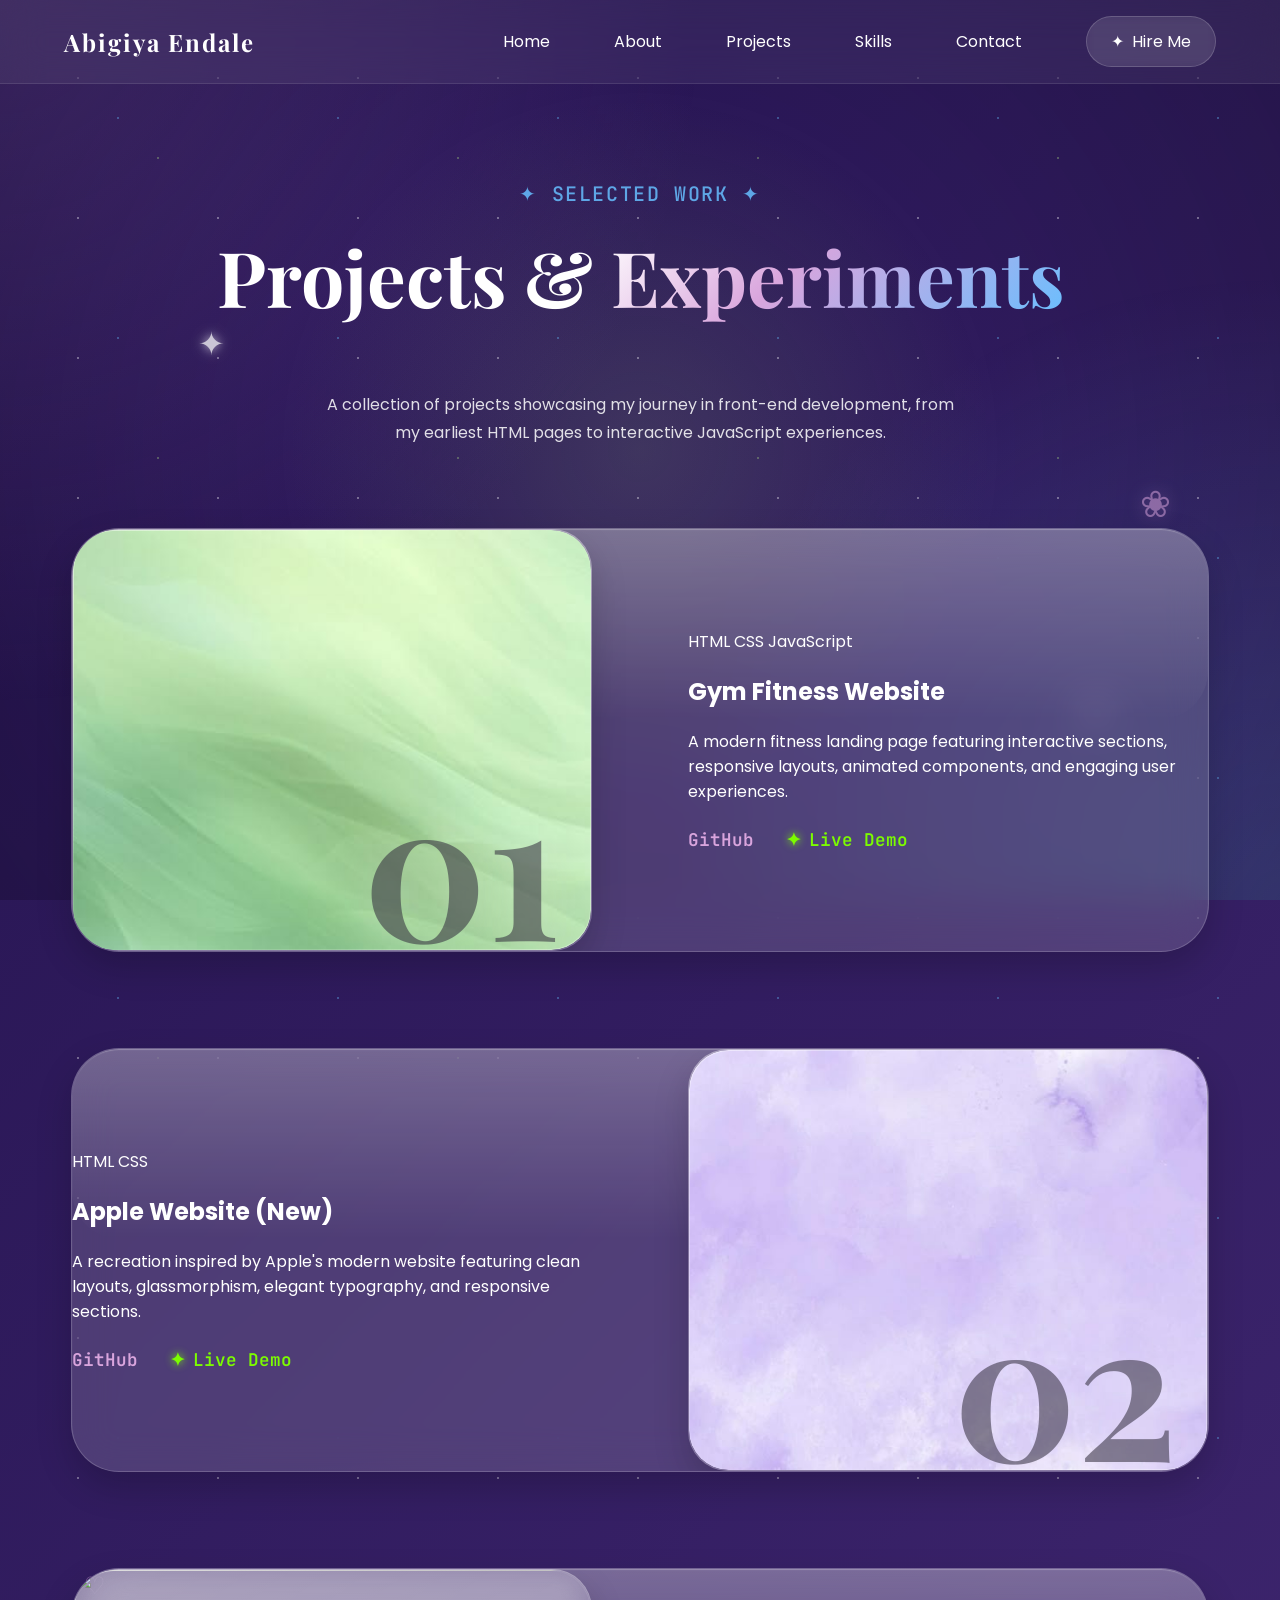
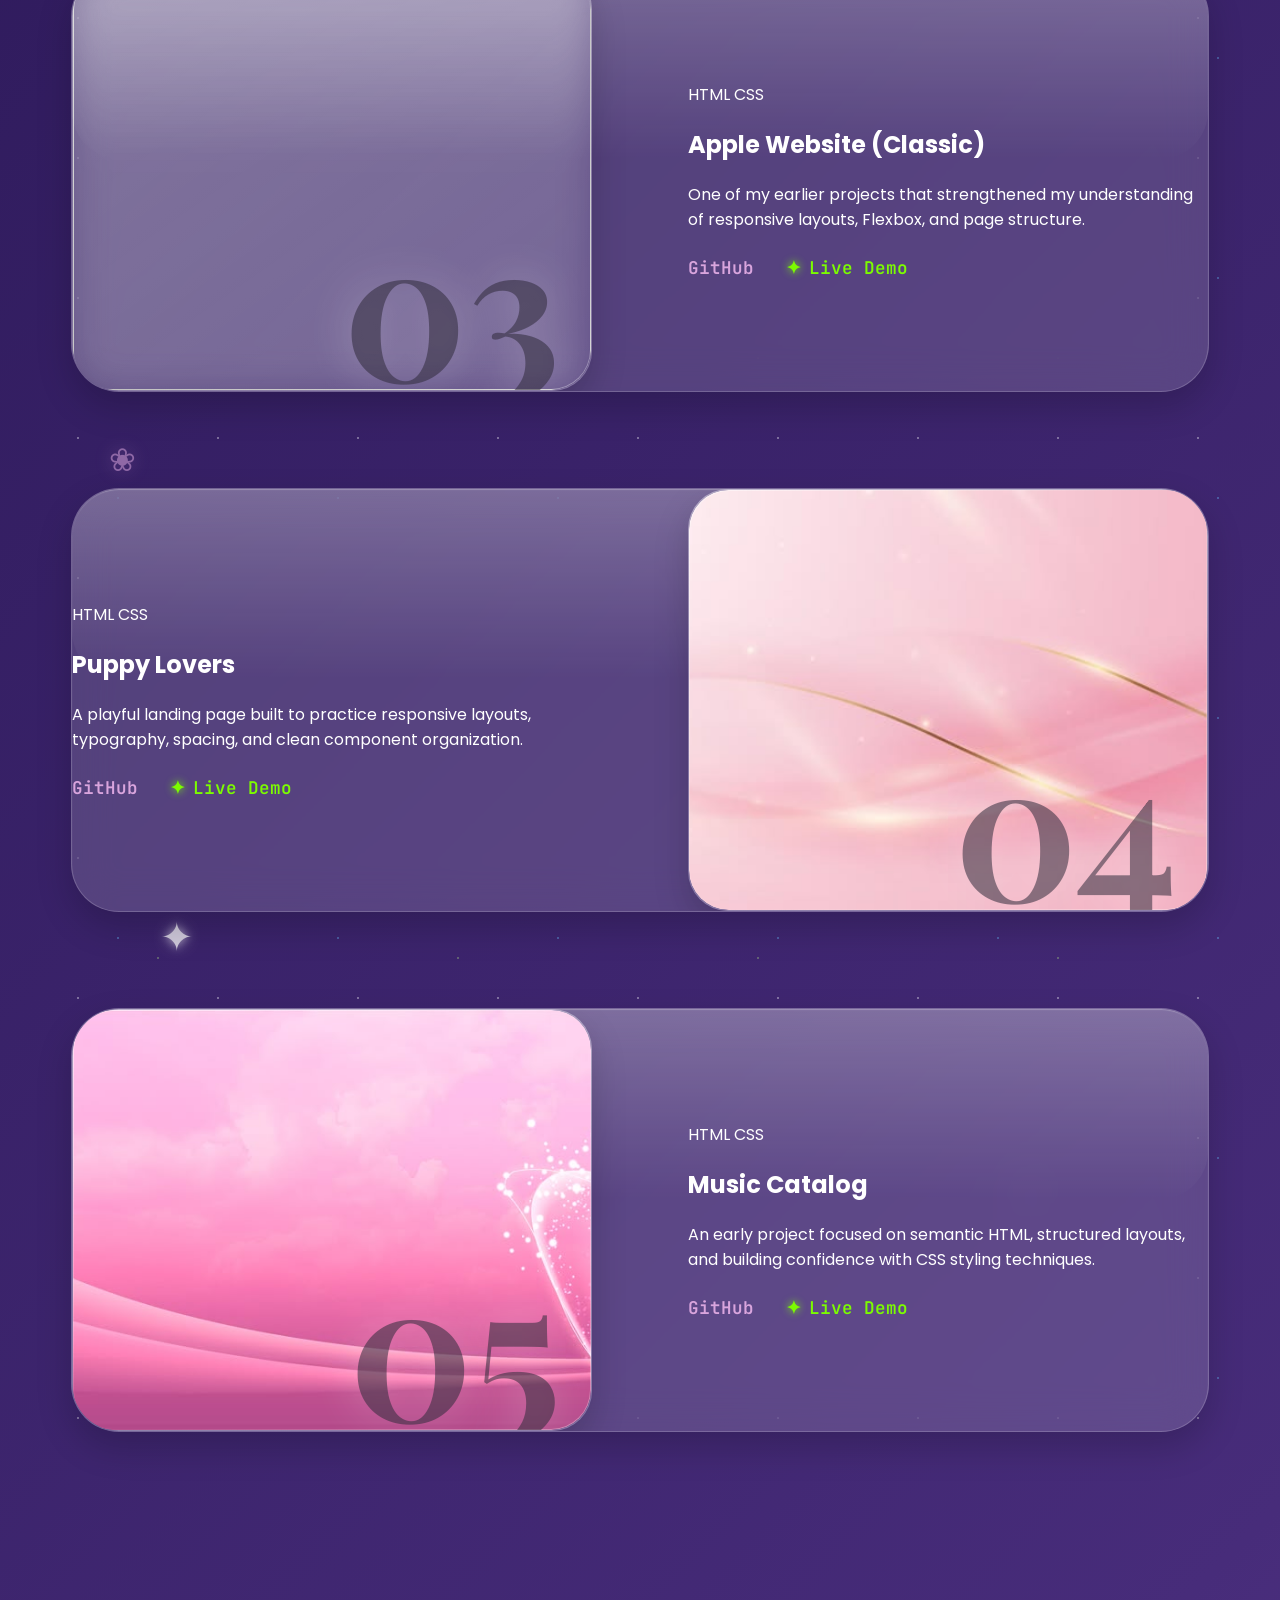
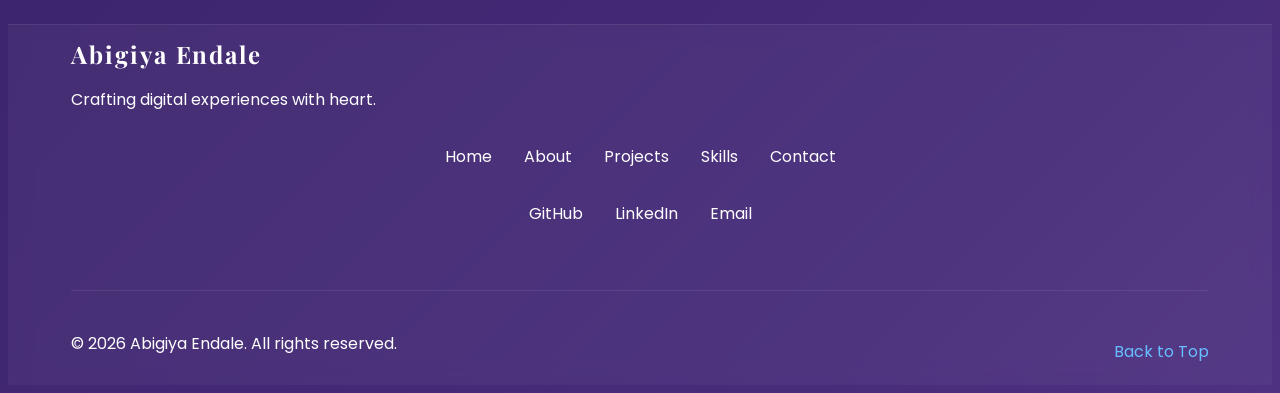
==== projects.html @ 8fd6fd2d "first commit" ====
<!DOCTYPE html>
<html lang="en">

<head>
    <meta charset="UTF-8">
    <meta name="viewport" content="width=device-width, initial-scale=1.0">

    <!-- SEO -->
    <meta name="description" content="Junior Front-End Developer Portfolio">

    <title>Abigiya Endale | Front-End Developer</title>

    <!-- CSS -->
    <link rel="stylesheet" href="CSS/reset.css">
    <link rel="stylesheet" href="CSS/variables.css">
    <link rel="stylesheet" href="CSS/components.css">
    <link rel="stylesheet" href="CSS/projects.css">
    <link rel="stylesheet" href="CSS/style.css">

    <!-- Google Fonts -->
    <link rel="preconnect" href="https://fonts.googleapis.com">
    <link rel="preconnect" href="https://fonts.gstatic.com" crossorigin>

    <link
        href="https://fonts.googleapis.com/css2?family=JetBrains+Mono:wght@400;500&family=Playfair+Display:wght@500;600;700&family=Poppins:wght@300;400;500;600&display=swap"
        rel="stylesheet">

    <!-- Font Awesome -->
    <link rel="stylesheet" href="https://cdnjs.cloudflare.com/ajax/libs/font-awesome/6.5.2/css/all.min.css">
</head>

<body>

    <!-- ========================= HEADER ========================= -->

    <header class="site-header">

        <nav class="navbar">

            <a href="index.html" class="logo">
                <span class="logo-text">
                    Abigiya Endale
                </span>
            </a>

            <button class="hamburger" id="hamburger">
                <span></span>
                <span></span>
                <span></span>
            </button>

            <ul class="nav-links">

                <li><a href="index.html">Home</a></li>

                <li><a href="about.html">About</a></li>

                <li><a href="projects.html">Projects</a></li>

                <li><a href="skills.html">Skills</a></li>

                <li><a href="contact.html">Contact</a></li>

                <li>
                    <a href="contact.html" class="hire-btn">
                        ✦
                        <span>Hire Me</span>
                    </a>
                </li>

            </ul>

        </nav>

    </header>

    <!-- ========================= MAIN ========================= -->

    <main>

        <section id="projects">

            <!-- Decorative Elements -->

            <div class="decorative-elements">

                <span class="star star-1">✦</span>
                <span class="star star-2">✦</span>
                <span class="star star-3">✦</span>

                <span class="sparkle sparkle-1">✧</span>
                <span class="sparkle sparkle-2">✧</span>

                <span class="flower flower-1">❀</span>
                <span class="flower flower-2">❀</span>

                <span class="heart heart-1">♡</span>
                <span class="heart heart-2">♡</span>

            </div>

            <div class="projects-container">

                <!-- Heading -->

                <div class="projects-heading">

                    <p class="developer-title">

                        ✦ SELECTED WORK ✦

                    </p>

                    <h1>

                        Projects &

                        <span class="text-gradient">

                            Experiments

                        </span>

                    </h1>

                    <p class="projects-description">

                        A collection of projects showcasing my journey in front-end development,
                        from my earliest HTML pages to interactive JavaScript experiences.

                    </p>

                </div>

                <!-- ================= GRID ================= -->

                <div class="projects-grid">

                    <!-- ================= CARD 01 ================= -->

                    <article class="project-card glass-card">

                        <div class="project-preview gym-preview">
                            <img src="assets/willowgreen.jpg" class="project-image">

                            <div class="preview-dot"></div>

                            <div class="preview-pattern"></div>

                            <span class="project-number">

                                01

                            </span>

                        </div>

                        <div class="project-content">

                            <div class="project-tags">

                                <span>HTML</span>

                                <span>CSS</span>

                                <span>JavaScript</span>

                            </div>

                            <h2>

                                Gym Fitness Website

                            </h2>

                            <p>

                                A modern fitness landing page featuring interactive sections,
                                responsive layouts, animated components, and engaging user experiences.

                            </p>

                            <div class="project-links">

                                <a href="https://github.com/Abby-End">GitHub</a>

                                <a href="#">Live Demo</a>

                            </div>

                        </div>

                    </article>

                    <!-- ================= CARD 02 ================= -->

                    <article class="project-card glass-card">

                        <div class="project-preview apple-new">
                            <img src="assets/lavender.jpg" class="project-image">

                            <div class="preview-dot"></div>

                            <div class="preview-pattern"></div>

                            <span class="project-number">

                                02

                            </span>

                        </div>

                        <div class="project-content">

                            <div class="project-tags">

                                <span>HTML</span>

                                <span>CSS</span>

                            </div>

                            <h2>

                                Apple Website (New)

                            </h2>

                            <p>

                                A recreation inspired by Apple's modern website featuring clean layouts,
                                glassmorphism, elegant typography, and responsive sections.

                            </p>

                            <div class="project-links">

                                <a href="https://github.com/Abby-End">GitHub</a>

                                <a href="#">Live Demo</a>

                            </div>

                        </div>

                    </article>

                    <!-- ================= CARD 03 ================= -->

                    <article class="project-card glass-card">

                        <div class="project-preview apple-old">
                            <img src="assets/cyberblue.jpg" class="project-image">

                            <div class="preview-dot"></div>

                            <div class="preview-pattern"></div>

                            <span class="project-number">

                                03

                            </span>

                        </div>

                        <div class="project-content">

                            <div class="project-tags">

                                <span>HTML</span>

                                <span>CSS</span>

                            </div>

                            <h2>

                                Apple Website (Classic)

                            </h2>

                            <p>

                                One of my earlier projects that strengthened my understanding of
                                responsive layouts, Flexbox, and page structure.

                            </p>

                            <div class="project-links">

                                <a href="https://github.com/Abby-End">GitHub</a>

                                <a href="#">Live Demo</a>

                            </div>

                        </div>

                    </article>

                    <!-- ================= CARD 04 ================= -->

                    <article class="project-card glass-card">

                        <div class="project-preview puppy-preview">
                            <img src="assets/softorchid.jpg" class="project-image">

                            <div class="preview-dot"></div>

                            <div class="preview-pattern"></div>

                            <span class="project-number">

                                04

                            </span>

                        </div>

                        <div class="project-content">

                            <div class="project-tags">

                                <span>HTML</span>

                                <span>CSS</span>

                            </div>

                            <h2>

                                Puppy Lovers

                            </h2>

                            <p>

                                A playful landing page built to practice responsive layouts,
                                typography, spacing, and clean component organization.

                            </p>

                            <div class="project-links">

                                <a href="https://github.com/Abby-End">GitHub</a>

                                <a href="#">Live Demo</a>

                            </div>

                        </div>

                    </article>

                    <!-- ================= CARD 05 ================= -->

                    <article class="project-card glass-card">

                        <div class="project-preview music-preview">
                            <img src="assets/pink.jpg" class="project-image">

                            <div class="preview-dot"></div>

                            <div class="preview-pattern"></div>

                            <span class="project-number">

                                05

                            </span>

                        </div>

                        <div class="project-content">

                            <div class="project-tags">

                                <span>HTML</span>

                                <span>CSS</span>

                            </div>

                            <h2>

                                Music Catalog

                            </h2>

                            <p>

                                An early project focused on semantic HTML, structured layouts,
                                and building confidence with CSS styling techniques.

                            </p>

                            <div class="project-links">

                                <a href="https://github.com/Abby-End">GitHub</a>

                                <a href="#">Live Demo</a>

                            </div>

                        </div>

                    </article>

                </div>

            </div>

        </section>

    </main>

    <!-- ========================= FOOTER ========================= -->

    <footer class="site-footer">

        <div class="footer-container">

            <div class="footer-brand">

                <a href="index.html" class="logo">

                    <span class="logo-text">

                        Abigiya Endale

                    </span>

                </a>

                <p>

                    Crafting digital experiences with heart.

                </p>

            </div>

            <nav class="footer-nav">

                <ul>

                    <li><a href="index.html">Home</a></li>

                    <li><a href="about.html">About</a></li>

                    <li><a href="projects.html">Projects</a></li>

                    <li><a href="skills.html">Skills</a></li>

                    <li><a href="contact.html">Contact</a></li>

                </ul>

            </nav>

            <div class="social-links">

                <a href="https://github.com/Abby-End" target="_blank">

                    GitHub

                </a>

                <a href="#">

                    LinkedIn

                </a>

                <a href="mailto:abigiyaendale2@gmail.com">

                    Email

                </a>

            </div>

            <div class="footer-bottom">

                <p>

                    © 2026 Abigiya Endale. All rights reserved.

                </p>

                <a href="#projects">

                    Back to Top

                </a>

            </div>

        </div>

    </footer>

    <!-- Link your global JS file -->
    <script src="JS/script.js"></script>
</body>

</html>
---- CSS/variables.css ----
/*To store all design system:
    -color
    -Fonts
    -Spacing
    -Border radius
    -Shadows
    -Transitions
*/

/* ==================================Colors================================== */
:root {
    /* primary */
    --midnight-violet: #24134F;
    --royal-purple: #472C7A;
    --lavender-glow: #8A5FB7;
    --soft-orchid: #D9A5DD;

    /* Secondary */
    --honeydew: #F0F7EA;
    --willow-green: #AAD480;

    /* Accent*/
    --cyber-blue: #67BFFF;


    /* Neutral */
    --pearl-white: #FFFFFF;
    --off-white: #FAFAFA;
    --chrome-silver: #EAEAEA;
    --light-gray: #F5F5F5;
    --soft-black: #1A1A1A;

    /* Glass */
    --glass-white: rgba(255, 255, 255, 0.15);

}

/* ==================================Gradients================================== */
:root {

    --bg-gradient:
        linear-gradient(135deg,
            var(--midnight-violet) 0%,
            var(--royal-purple) 30%,
            var(--lavender-glow) 60%,
            var(--cyber-blue) 85%,
            var(--soft-orchid) 100%);

    --button-gradient:
        linear-gradient(180deg,
            #FFFFFF,
            #EAEAEA);

    --chrome-gradient:
        linear-gradient(180deg,
            #FFFFFF,
            #EAEAEA,
            #FFFFFF);

    --heading-gradient:
        linear-gradient(135deg,
            var(--pearl-white) 0%,
            var(--soft-orchid) 40%,
            var(--cyber-blue) 100%);

}


/* ==================================Font================================== */
:root {
    --heading-font: "Playfair Display", serif;

    --body-font: "Poppins", sans-serif;

    --code-font: "JetBrains Mono", monospace;

}

/* ==================================Font Sizes==================================*/
:root {

    --text-xs: .75rem;
    --text-sm: .875rem;
    --text-md: 1rem;
    --text-lg: 1.25rem;
    --text-xl: 1.5rem;

    --text-2xl: 2rem;
    --text-3xl: 3rem;
    --text-4xl: 4rem;
    --text-5xl: 5rem;

}

/* ==================================Font Weights==================================*/
:root {

    --weight-light: 300;
    --weight-regular: 400;
    --weight-medium: 500;
    --weight-semibold: 600;
    --weight-bold: 700;

}

/* ==================================Letter Spacing==================================*/
:root {

    --letter-tight: -.03em;
    --letter-normal: .03em;
    --letter-wide: .08em;

}

/* ==================================Spacing================================== */
:root {
    --space-xxs: .25rem;
    --space-xs: .5rem;
    --space-sm: 1rem;
    --space-md: 2rem;
    --space-lg: 4rem;
    --space-xl: 6rem;
    --space-xxl: 8rem;
}

/* ==================================Layout================================== */
:root {

    --container-width: 1200px;

    --section-width: 90%;

    --header-height: 80px;

}

/* ==================================Border Radius================================== */
:root {
    --radius-xs: .5rem;
    --radius-small: .75rem;
    --radius-medium: 1.5rem;
    --radius-large: 3rem;
    --radius-pill: 999px;
}

/* ==================================Shadows================================== */
:root {
    --shadow-soft:
        0 8px 20px rgba(0, 0, 0, .12);

    --shadow-medium:
        0 15px 35px rgba(0, 0, 0, .18);

    --shadow-deep:
        0 20px 50px rgba(0, 0, 0, .25);
}

/* ==================================Glows================================== */
:root {
    --glow-white:
        0 0 20px rgba(255, 255, 255, .35);

    --glow-lavender:
        0 0 30px rgba(138, 95, 183, .45);

    --glow-cyber:
        0 0 30px rgba(103, 191, 255, .45);

    --glow-willow:
        0 0 30px rgba(170, 212, 128, .45);

}

/* ==================================Glass Blur================================== */
:root {

    --blur-small: 5px;

    --blur-medium: 10px;

    --blur-large: 20px;

}


/* ==================================BUTTONS================================== */
:root {

    /* Size */
    --button-height: 55px;
    --button-padding: 1rem 2rem;
    --button-gap: 1rem;

    /* Appearance */
    --button-border: 1px solid rgba(255, 255, 255, .4);

    --highlight-chrome:
        inset 0 2px 4px rgba(255, 255, 255, .75);

}

/* =================================Orbit================================= */
:root {

    --orbit-size: 420px;

    --orbit-border: 2px;

    --orbit-speed: 40s;

}

/* =================================Decorative Elements================================= */
:root {

    --star-small: 10px;

    --star-medium: 18px;

    --star-large: 28px;

}

/* =================================Opacity================================= */
:root {

    --opacity-light: .25;

    --opacity-medium: .5;

    --opacity-strong: .75;

    --opacity-full: 1;

}

/* =================================Z-Index================================= */
:root {

    --z-background: -1;

    --z-default: 1;

    --z-decoration: 5;

    --z-header: 100;

    --z-modal: 1000;

}

/* =================================Transitions================================= */
:root {

    --transition-fast: .3s;

    --transition-medium: .5s;

    --transition-slow: 1s;

    --ease-default: ease;

    --ease-in-out: ease-in-out;

    --ease-out: ease-out;

}
---- CSS/components.css ----
/*Resusable UI pieces
    -Logo
    -Buttons
    -Navigation
    -Orbit
    -Decorative Elements
    -Cards
    -Footer
    -Utility Classes
*/

/* =====================================LOGO===================================== */
.logo {
    display: inline-flex;
    align-items: center;
    justify-content: center;

    text-decoration: none;

    cursor: pointer;
}

.logo-text {
    font-family: var(--heading-font);
    font-size: var(--text-xl);
    font-weight: var(--weight-bold);

    letter-spacing: var(--letter-wide);

    color: var(--pearl-white);

    transition:
        color var(--transition-medium) var(--ease-in-out);
}

.logo:hover .logo-text {

    color: var(--soft-orchid);

}

/*=====================================BUTTONS===================================== */
.btn {

    display: inline-flex;
    align-items: center;
    justify-content: center;

    min-height: var(--button-height);

    padding: var(--button-padding);

    gap: var(--button-gap);

    font-family: var(--body-font);
    font-size: var(--text-md);
    font-weight: var(--weight-medium);

    text-decoration: none;

    border: var(--button-border);
    border-radius: var(--radius-pill);

    cursor: pointer;

    transition:
        all var(--transition-medium) var(--ease-in-out);

}


/* Primary Button */

.btn-primary {

    background: var(--button-gradient);

    color: var(--midnight-violet);

    box-shadow:
        var(--highlight-chrome),
        var(--shadow-medium);

}

.btn-primary:hover {

    transform: translateY(-3px);

    box-shadow:
        var(--highlight-chrome),
        var(--shadow-deep);

}

/* Secondary Button */

.btn-secondary {

    background: transparent;

    color: var(--pearl-white);

    border: 2px solid var(--chrome-silver);

}

.btn-secondary:hover {

    background: var(--glass-white);

    backdrop-filter: blur(var(--blur-small));

}

/* Hire Me pill (nav) */
.hire-btn {

    display: flex;

    align-items: center;

    justify-content: center;

    gap: .5rem;

    padding: .75rem 1.5rem;

    border-radius: var(--radius-pill);

    background: rgba(255, 255, 255, .08);

    backdrop-filter: blur(var(--blur-small));

    -webkit-backdrop-filter: blur(var(--blur-small));

    border: 1px solid rgba(255, 255, 255, .18);

    color: var(--pearl-white);

    text-decoration: none;

    transition: all .35s ease;

}

.hire-btn:hover {

    background: rgba(255, 255, 255, .15);

    transform: translateY(-3px);

    box-shadow: var(--glow-lavender);

}

/* =====================================NAVIGATION===================================== */
.navbar {

    display: flex;

    justify-content: space-between;

    align-items: center;

}

.nav-links {

    display: flex;

    align-items: center;

    gap: var(--space-lg);

    list-style: none;

}

.nav-links a {

    font-family: var(--body-font);

    font-size: var(--text-md);

    color: var(--pearl-white);

    text-decoration: none;

    transition:
        color var(--transition-fast) var(--ease-in-out);

}

.nav-links a:hover {

    color: var(--soft-orchid);

}


/*==================================================CARDS==================================================*/
.card {

    background: var(--glass-white);

    backdrop-filter: blur(var(--blur-medium));

    border-radius: var(--radius-large);

    box-shadow: var(--shadow-soft);

    padding: var(--space-lg);

}

.glass-card {

    position: relative;

    background: var(--glass-white);

    backdrop-filter: blur(var(--blur-large));
    -webkit-backdrop-filter: blur(var(--blur-large));

    border: 1px solid rgba(255, 255, 255, .18);

    border-radius: var(--radius-large);

    box-shadow:
        var(--shadow-medium),
        inset 0 1px 1px rgba(255, 255, 255, .25);

    overflow: hidden;

}

/* top glass highlight sheen, shared by every .glass-card */
.glass-card::before {

    content: "";

    position: absolute;

    top: 0;
    left: 0;

    width: 100%;
    height: 45%;

    border-radius: inherit;

    background:
        linear-gradient(180deg,
            rgba(255, 255, 255, .22),
            transparent);

    pointer-events: none;

}


.glass-card::after {

    content: "";

    position: absolute;

    top: -30%;
    left: -60%;

    width: 45%;
    height: 180%;

    background: linear-gradient(110deg,
            transparent 20%,
            rgba(255, 255, 255, .08) 45%,
            rgba(255, 255, 255, .18) 50%,
            rgba(255, 255, 255, .08) 55%,
            transparent 80%);

    transform: rotate(18deg);

    opacity: 0;

    transition:
        left .8s ease,
        opacity .5s ease;

    pointer-events: none;

}

.glass-card:hover::after {

    left: 115%;

    opacity: 1;

}

/* smaller / lower-emphasis glass surface */
.glass-card-soft {

    background: var(--glass-white);

    backdrop-filter: blur(var(--blur-medium));
    -webkit-backdrop-filter: blur(var(--blur-medium));

    border: 1px solid rgba(255, 255, 255, .18);

    border-radius: var(--radius-medium);

    box-shadow: var(--shadow-soft);

}

.glass-card,
.glass-card-soft,
.timeline-card {

    transition:
        transform .45s ease,
        box-shadow .45s ease,
        border-color .45s ease;

}

.glass-card:hover,
.glass-card-soft:hover,
.timeline-card:hover {

    transform:
        translateY(-10px) scale(1.02);

    border-color:
        rgba(255, 255, 255, .35);

    box-shadow:
        0 20px 50px rgba(0, 0, 0, .28),
        0 0 30px rgba(138, 95, 183, .35),
        inset 0 1px 2px rgba(255, 255, 255, .25);

}


/*==================================================FOOTER==================================================*/
.site-footer {

    padding:
        var(--space-xl) 0;

}

.footer-container {

    width: var(--section-width);

    max-width: var(--container-width);

    margin: auto;

}

.footer-nav ul {

    list-style: none;

}

.footer-nav a {

    text-decoration: none;

    color: var(--pearl-white);

}

.social-links {

    display: flex;

    gap: var(--space-md);

}

.social-links a {

    text-decoration: none;

    color: var(--pearl-white);

}

.footer-bottom {

    margin-top: var(--space-lg);

    text-align: center;

}


/*==================================================DECORATIVE ELEMENTS==================================================*/
.star {

    position: absolute;

    width: var(--star-small);

    aspect-ratio: 1;

}

.star.medium {

    width: var(--star-medium);

}

.star.large {

    width: var(--star-large);

}


/*==================================================UTILITIES==================================================*/
.text-center {

    text-align: center;

}

.flex {

    display: flex;

}

.flex-center {

    display: flex;

    justify-content: center;

    align-items: center;

}

.hidden {

    display: none;

}

/* Gradient */
.text-gradient {

    background: var(--heading-gradient);

    -webkit-background-clip: text;

    background-clip: text;

    color: transparent;

}

/* Eyebrow label — small uppercase kicker used above page headings */
.developer-title {

    font-family: var(--code-font);

    font-size: var(--text-lg);

    font-weight: var(--weight-medium);

    letter-spacing: var(--letter-wide);

    text-transform: uppercase;

    color: var(--cyber-blue);

}
---- CSS/projects.css ----
/*==================================================
                PROJECTS PAGE
==================================================*/

body {
    min-height: 100vh;
    background: var(--bg-gradient);
    color: var(--pearl-white);
    font-family: var(--body-font);
    overflow-x: hidden;
}

/*==================================================
                SECTION
==================================================*/

#projects {

    position: relative;

    overflow: hidden;

    padding:
        calc(var(--header-height) + var(--space-lg)) 0 var(--space-xl);

}

.projects-container {

    width: var(--section-width);
    max-width: var(--container-width);

    margin: auto;

    position: relative;
    z-index: 2;

}

/*==================================================
                HEADING
==================================================*/

.projects-heading {

    text-align: center;

    margin-bottom: 5rem;

}

.projects-heading h1 {

    font-family: var(--heading-font);

    font-size: clamp(3rem, 6vw, 5rem);

    margin-top: .8rem;

}

.projects-heading p {

    max-width: 650px;

    margin: 1.5rem auto 0;

    line-height: 1.8;

    opacity: .85;

}

/*==================================================
            PROJECT LIST
==================================================*/

.project-list {

    display: flex;

    flex-direction: column;

    gap: 10rem;

}

/*==================================================
                CARD
==================================================*/

.project-card {

    display: grid;

    grid-template-columns: 1fr 1fr;

    align-items: center;

    gap: 6rem;

}

/* alternate layout */

.project-card:nth-child(even) {

    direction: rtl;

}

.project-card:nth-child(even)>* {

    direction: ltr;

}

.projects-grid {
    display: flex;
    flex-direction: column;
    gap: 6rem;
}


/*==================================================
            PROJECT VISUAL
==================================================*/

.project-preview {

    position: relative;

    height: 420px;

    border-radius: 40px;

    overflow: hidden;

    background:
        linear-gradient(145deg,
            rgba(255, 255, 255, .16),
            rgba(255, 255, 255, .05));

    backdrop-filter: blur(18px);

    border: 1px solid rgba(255, 255, 255, .15);

    box-shadow:
        var(--shadow-medium);

    display: flex;

    align-items: center;

    justify-content: center;

    transition: .45s;

}

.project-preview:hover {

    transform: translateY(-12px);

    box-shadow:
        0 30px 60px rgba(0, 0, 0, .35),
        var(--glow-lavender);



}

.project-preview::before {

    content: "";

    position: absolute;

    inset: 0;

    border-radius: inherit;

    padding: 1px;

    background:

        linear-gradient(135deg,

            rgba(255, 255, 255, .5),

            rgba(255, 255, 255, .05),

            rgba(255, 255, 255, .35));

    -webkit-mask:

        linear-gradient(#fff 0 0) content-box,

        linear-gradient(#fff 0 0);

    -webkit-mask-composite: xor;

    mask-composite: exclude;

}

.project-preview::after {

    content: "";

    position: absolute;

    top: -50%;

    left: -120%;

    width: 40%;

    height: 200%;

    background:

        linear-gradient(90deg,

            transparent,

            rgba(255, 255, 255, .35),

            transparent);

    transform: rotate(20deg);

}

.project-card:hover .project-preview::after {

    left: 150%;

    transition: 1.1s;

}

/*==================================================
            BIG NUMBER
==================================================*/

.project-number {

    position: absolute;

    right: 30px;

    bottom: -40px;

    font-family: var(--heading-font);

    font-size: 12rem;

    font-weight: 700;

    color: rgba(48, 44, 59, 0.553);

    text-shadow:

        0 0 45px rgba(255, 255, 255, 0.25);

    text-shadow: 0 0 45px rgba(255, 255, 255, 0.25);

    transition: color 0.4s ease, text-shadow 0.4s ease;

}

@keyframes pulse-glow {

    0%,
    100% {
        text-shadow: 0 0 40px rgba(255, 255, 255, 0.25);
    }

    50% {
        text-shadow: 0 0 80px rgba(255, 255, 255, 0.45);
    }
}

.project-card:hover .project-number {

    color: rgba(255, 255, 255, .25);

    text-shadow:

        0 0 60px rgba(255, 255, 255, .35);

}

/*==================================================
        DECORATIVE IMAGE
==================================================*/

.project-art {

    width: 280px;

    height: 280px;

    border-radius: 40px;

    background:

        linear-gradient(135deg,
            rgba(255, 255, 255, .25),
            rgba(255, 255, 255, .05));

    display: flex;

    justify-content: center;

    align-items: center;

    font-size: 5rem;

    color: white;

    box-shadow:

        inset 0 1px 2px rgba(255, 255, 255, .3),

        0 0 35px rgba(255, 255, 255, .15);

}

.project-art img {

    width: 100%;

    height: 100%;

    object-fit: contain;

    transition: transform .45s ease;

}

.project-image {
    width: 100%;
    height: 100%;
    object-fit: cover;
    /* ensures full coverage */
    border-radius: inherit;
    display: block;
}


/*==================================================
            INFO
==================================================*/

.project-info h2 {

    font-family: var(--heading-font);

    font-size: 2.8rem;

    margin-bottom: 1rem;

}

.project-info p {

    line-height: 1.9;

    opacity: .88;

    margin-bottom: 2rem;

}

/*==================================================
            TAGS
==================================================*/

.tech-stack {

    display: flex;

    flex-wrap: wrap;

    gap: .8rem;

    margin-bottom: 2rem;

}

.tech-stack span {

    padding: .65rem 1.3rem;

    border-radius: 999px;

    background:
        linear-gradient(180deg,
            rgba(255, 255, 255, .18),
            rgba(255, 255, 255, .08));

    border: 1px solid rgba(255, 255, 255, .25);

    backdrop-filter: blur(12px);

    box-shadow:

        inset 0 2px 3px rgba(255, 255, 255, .35),

        0 10px 20px rgba(0, 0, 0, .15);

    transition: .35s;

}

.tech-stack span:hover {

    transform: translateY(-4px);

    box-shadow:

        var(--glow-cyber),

        inset 0 2px 3px rgba(255, 255, 255, .4);

}

/*==================================================
            BUTTONS
==================================================*/

.project-buttons {

    display: flex;

    gap: 1rem;

    flex-wrap: wrap;

}

.project-buttons .btn {

    transition: .35s;

}

.project-buttons .btn:hover {

    transform:

        translateY(-5px) scale(1.03);

}

/*==================================================
            HOVER
==================================================*/

.project-card:hover .project-number {

    color: rgba(255, 255, 255, .16);

    transition: .45s;

}

.project-card:hover .project-art {

    transform: scale(1.05) rotate(-4deg);

    transition: .45s;

}

.project-card:nth-child(1):hover .project-preview {

    box-shadow: var(--glow-willow);

}

.project-card:nth-child(2):hover .project-preview {

    box-shadow: var(--glow-cyber);

}

.project-card:nth-child(3):hover .project-preview {

    box-shadow: var(--glow-lavender);

}

.project-card:nth-child(4):hover .project-preview {

    box-shadow: 0 0 40px rgba(255, 180, 210, .45);

}

.project-card:nth-child(5):hover .project-preview {

    box-shadow: 0 0 40px rgba(255, 240, 150, .4);

}

/*==================================================
        FLOATING SHAPES
==================================================*/

.shape {

    position: absolute;

    opacity: .18;

    animation: float 8s ease-in-out infinite;

}

.shape.one {

    top: 12%;

    left: 5%;

    font-size: 1.5rem;

}

.shape.two {

    top: 25%;

    right: 8%;

    font-size: 2rem;

}

.shape.three {

    bottom: 15%;

    left: 10%;

    font-size: 1.8rem;

}

.shape.four {

    bottom: 8%;

    right: 6%;

    font-size: 2rem;

}

@keyframes float {

    0%,
    100% {

        transform: translateY(0);

    }

    50% {

        transform: translateY(-18px);

    }

}

/*==================================================
            PROJECT LINKS
==================================================*/
.project-links {
    display: flex;
    gap: 2rem;
    margin-top: 1.5rem;
}

.project-links a {
    font-family: 'JetBrains Mono', monospace;
    font-weight: 600;
    text-decoration: none;
    font-size: 1.1rem;
    position: relative;
    transition: color 0.3s ease, transform 0.3s ease;
}

/* GitHub link */
.project-links a:first-child {
    color: var(--soft-orchid);
}

.project-links a:first-child:hover {
    color: var(--cyber-blue);
    transform: translateY(-2px);
}

/* Live Demo link */
.project-links a:last-child {
    color: #7CFC00;
    /* bright green */
}

.project-links a:last-child::before {
    content: "✦";
    margin-right: 0.5rem;
    color: #7CFC00;
    text-shadow: 0 0 8px #7CFC00;
}

.project-links a:last-child:hover {
    color: #adff2f;
    transform: translateY(-2px);
}


/*==================================================
            RESPONSIVE
==================================================*/

@media(max-width:950px) {

    .project-card {

        grid-template-columns: 1fr;

        gap: 3rem;

    }

    .project-card:nth-child(even) {

        direction: ltr;

    }

    .project-preview {

        height: 320px;

    }

    .project-number {

        font-size: 7rem;

    }

}

@media(max-width:650px) {

    .project-preview {

        height: 260px;

    }

    .project-art {

        width: 180px;

        height: 180px;

        font-size: 3rem;

    }

    .project-info h2 {

        font-size: 2rem;

    }

}
---- CSS/style.css ----
/*Global style used across every page*/
/*===============================
                GLOBAL BODY STYLING
===============================*/
body {

    min-height: 100vh;

    background: var(--bg-gradient);

    color: var(--pearl-white);

    font-family: var(--body-font);

    overflow-x: hidden;

    position: relative;

}

/*===============================
                BACKGROUNG GLOW EFFECTS
===============================*/
body::before {

    content: "";

    position: fixed;

    inset: 0;

    background:
        radial-gradient(circle at top left,
            rgba(138, 95, 183, .30),
            transparent 45%),

        radial-gradient(circle at bottom right,
            rgba(103, 191, 255, .20),
            transparent 40%),

        radial-gradient(circle at center,
            rgba(170, 212, 128, .15),
            transparent 45%);

    z-index: var(--z-background);

    pointer-events: none;

}


body::after {

    content: "";

    position: fixed;

    inset: 0;

    background:

        radial-gradient(circle,
            transparent 45%,
            rgba(0, 0, 0, .18) 100%);

    pointer-events: none;

    z-index: var(--z-background);

}

/*===============================
                ANImATED GRADIENT BACKGROUND
===============================*/
body {

    background: var(--bg-gradient);

    background-size: 300% 300%;

    animation:
        gradientMove 25s ease infinite;

}

@keyframes gradientMove {

    0% {
        background-position: 0% 50%;
    }


    50% {
        background-position: 100% 50%;
    }


    100% {
        background-position: 0% 50%;
    }

}

/*===============================
                ORBIT ROTATION
                (shared by the hero logo AND any other
                orbit-ring element)
===============================*/
@keyframes orbitRotate {

    from {
        transform: rotate(0deg);
    }

    to {
        transform: rotate(360deg);
    }

}



/*===============================
                HEADER/NAVBAR
===============================*/
.navbar {
    width: min(90%, 1200px);

    margin: auto;

    display: flex;

    justify-content: space-between;

    align-items: center;
}

.site-header {

    position: fixed;

    top: 0;

    left: 0;

    width: 100%;

    z-index: var(--z-header);

    background: rgba(255, 255, 255, .06);

    backdrop-filter: blur(var(--blur-large));

    -webkit-backdrop-filter: blur(var(--blur-large));

    border-bottom: 1px solid rgba(255, 255, 255, .10);

}

/*==================================================
            NAVIGATION LINKS (NAVIGATION HOVER UNDERLINE)
==================================================*/

.nav-links a {

    position: relative;

}

.nav-links a::after {

    content: "";

    position: absolute;

    left: 0;

    bottom: -6px;

    width: 100%;

    height: 2px;

    background: var(--cyber-blue);

    transform: scaleX(0);

    transform-origin: center;

    transition:

        transform var(--transition-medium) var(--ease-in-out);

}

.nav-links a:hover::after {

    transform: scaleX(1);

}

/*CURRENT PAGE*/
.nav-links a.active {

    color: var(--pearl-white);

    font-weight: var(--weight-medium);

}

.nav-links a.active::after {

    transform: scaleX(1);

}


/*==================================================
                FOOTER VERTICAL ALIGN
==================================================*/
.site-footer {

    margin-top: var(--space-xl);

    padding: .8rem 0;

}

.footer-nav ul {

    display: flex;

    justify-content: center;

    align-items: center;

    gap: 2rem;

    list-style: none;

    padding: 0;

    margin: 2rem 0;

}

.social-links {

    display: flex;

    justify-content: center;

    align-items: center;

    gap: 2rem;

    margin-bottom: 1.5rem;

}

.footer-bottom {

    display: flex;

    justify-content: space-between;

    align-items: center;

    flex-wrap: wrap;

    gap: 1rem;

    border-top: 1px solid rgba(255, 255, 255, .08);

    padding-top: 1.5rem;

}



/*==================================================
                FOOTER (FOOTER GLOW)
==================================================*/

.site-footer {

    border-top: 1px solid rgba(255, 255, 255, .08);

    background:

        rgba(255, 255, 255, .04);

    backdrop-filter:

        blur(var(--blur-medium));

}

/*==================================================
                SOCIAL LINKS
==================================================*/

.social-links a {

    transition:

        transform .35s ease,

        color .35s ease;

}

.social-links a:hover {

    color: var(--cyber-blue);

    transform:

        translateY(-4px);

}

/*==================================================
                BACK TO TOP
==================================================*/

.footer-bottom a {

    display: inline-flex;

    justify-content: center;

    align-items: center;

    margin-top: var(--space-sm);

    color: var(--cyber-blue);

    text-decoration: none;

}

.footer-bottom a:hover {

    color: var(--soft-orchid);

}

/*==================================================
            DECORATIVE ELEMENTS
==================================================*/

.decorative-elements {

    position: absolute;

    inset: 0;

    pointer-events: none;

    overflow: hidden;

}

/*==================================================
                    STARS
==================================================*/

.star {

    position: absolute;

    color: var(--pearl-white);

    text-shadow:

        0 0 10px rgba(255, 255, 255, .8),

        0 0 20px rgba(255, 255, 255, .4);

    opacity: .75;

}

.star-1 {

    top: 10%;

    left: 15%;

    font-size: 2rem;

}

.star-2 {

    top: 22%;

    right: 14%;

    font-size: 1.5rem;

}

.star-3 {

    bottom: 18%;

    left: 12%;

    font-size: 2.5rem;

}

/*==================================================
                SPARKLES
==================================================*/

.sparkle {

    position: absolute;

    color: var(--cyber-blue);

    text-shadow:

        var(--glow-cyber);

    opacity: .65;

}

.sparkle-1 {

    top: 35%;

    left: 82%;

    font-size: 1.4rem;

}

.sparkle-2 {

    bottom: 28%;

    right: 22%;

    font-size: 1.8rem;

}

/*==================================================
                FLOWERS
==================================================*/

.flower {

    position: absolute;

    color: var(--soft-orchid);

    opacity: .55;

    filter:

        drop-shadow(0 0 10px rgba(217, 165, 221, .45));

}

.flower-1 {

    top: 65%;

    left: 8%;

    font-size: 2rem;

}

.flower-2 {

    top: 15%;

    right: 8%;

    font-size: 2.3rem;

}

/*==================================================
                    HEARTS
==================================================*/

.heart {

    position: absolute;

    color: var(--soft-orchid);

    opacity: .5;

}

.heart-1 {

    bottom: 10%;

    right: 18%;

    font-size: 2rem;

}

.heart-2 {

    top: 50%;

    left: 6%;

    font-size: 1.5rem;

}

/*==================================================
            FLOAT ANIMATION
==================================================*/

.star,
.sparkle,
.flower,
.heart {

    animation:

        float 8s ease-in-out infinite;

}

@keyframes float {

    0% {

        transform:

            translateY(0);

    }

    50% {

        transform:

            translateY(-12px);

    }

    100% {

        transform:

            translateY(0);

    }

}

/*TWINKLE*/
@keyframes twinkle {

    0% {

        opacity: .4;

    }

    50% {

        opacity: 1;

    }

    100% {

        opacity: .4;

    }

}

.star {

    animation:

        float 8s ease-in-out infinite,

        twinkle 3s ease-in-out infinite;

}

/*SPARKLES*/
.sparkle {

    animation:

        float 7s ease-in-out infinite,

        twinkle 2.5s ease-in-out infinite;

}

/*FLOWERS*/
.flower {

    animation:

        float 9s ease-in-out infinite;

}

/*HEARTS*/
.heart {

    animation:

        float 10s ease-in-out infinite;

}

/*STAGGER DECORATIONS*/
.star {
    animation-delay: 0s;
}

.sparkle {
    animation-delay: 1s;
}

.flower {
    animation-delay: 2s;
}

.heart {
    animation-delay: 3s;
}


/*SOFT BLUR*/
.decorative-elements span {

    user-select: none;

}

/*==================================================
            EXTRA STARS
==================================================*/
.decorative-elements::before {
    content: "";
    position: absolute;
    inset: 0;

    background-image:
        radial-gradient(circle, #fff 1px, transparent 1px),
        radial-gradient(circle, #67BFFF 1px, transparent 1px),
        radial-gradient(circle, #AAD480 1px, transparent 1px);

    background-size:
        140px 140px,
        220px 220px,
        300px 300px;

    opacity: .35;
    pointer-events: none;
}


/*==================================================
            SCROLL BEHAVIOR
==================================================*/
html {

    scroll-behavior: smooth;

}

::-webkit-scrollbar {

    width: 10px;

}

::-webkit-scrollbar-track {

    background: var(--midnight-violet);

}

::-webkit-scrollbar-thumb {

    background:

        linear-gradient(var(--lavender-glow),

            var(--cyber-blue));

    border-radius: 999px;

}

::-webkit-scrollbar-thumb:hover {

    background:

        linear-gradient(var(--soft-orchid),

            var(--cyber-blue));

}

/*==================================================
                TEXT SELECTION
==================================================*/

::selection {

    background: var(--cyber-blue);

    color: var(--midnight-violet);

}

::-moz-selection {

    background: var(--cyber-blue);

    color: var(--midnight-violet);

}


/*==================================================
                ACCESSIBILITY
==================================================*/

a:focus-visible,
button:focus-visible {

    outline: 3px solid var(--cyber-blue);

    outline-offset: 6px;

    border-radius: var(--radius-pill);

}

/*==================================================
            REDUCED MOTION
==================================================*/

@media (prefers-reduced-motion:reduce) {

    * {

        animation: none !important;

        transition: none !important;

        scroll-behavior: auto !important;

    }

}


/*==================================================
            GLOBAL TRANSITIONS
==================================================*/

a,
button {

    transition:

        color var(--transition-fast),

        background var(--transition-fast),

        transform var(--transition-fast),

        box-shadow var(--transition-fast);

}


/*==================================================
            Hamburger button
==================================================*/
.hamburger {
    display: none;
    flex-direction: column;
    justify-content: space-between;
    width: 28px;
    height: 22px;
    background: none;
    border: none;
    cursor: pointer;
}

.hamburger span {
    display: block;
    height: 3px;
    width: 100%;
    background: var(--pearl-white);
    border-radius: 2px;
    transition: 0.3s;
}

/* Mobile styles */
@media (max-width: 768px) {
    .hamburger {
        display: flex;
    }

    .nav-links {
        display: none;
        flex-direction: column;
        gap: 1rem;
        background: rgba(0, 0, 0, 0.85);
        position: absolute;
        top: 100%;
        right: 0;
        width: 220px;
        padding: 1.5rem;
        border-radius: 0.8rem;
    }

    .nav-links.show {
        display: flex;
    }
}


.hamburger.active span:nth-child(1) {
    transform: rotate(45deg) translateY(8px);
}

.hamburger.active span:nth-child(2) {
    opacity: 0;
}

.hamburger.active span:nth-child(3) {
    transform: rotate(-45deg) translateY(-8px);
}
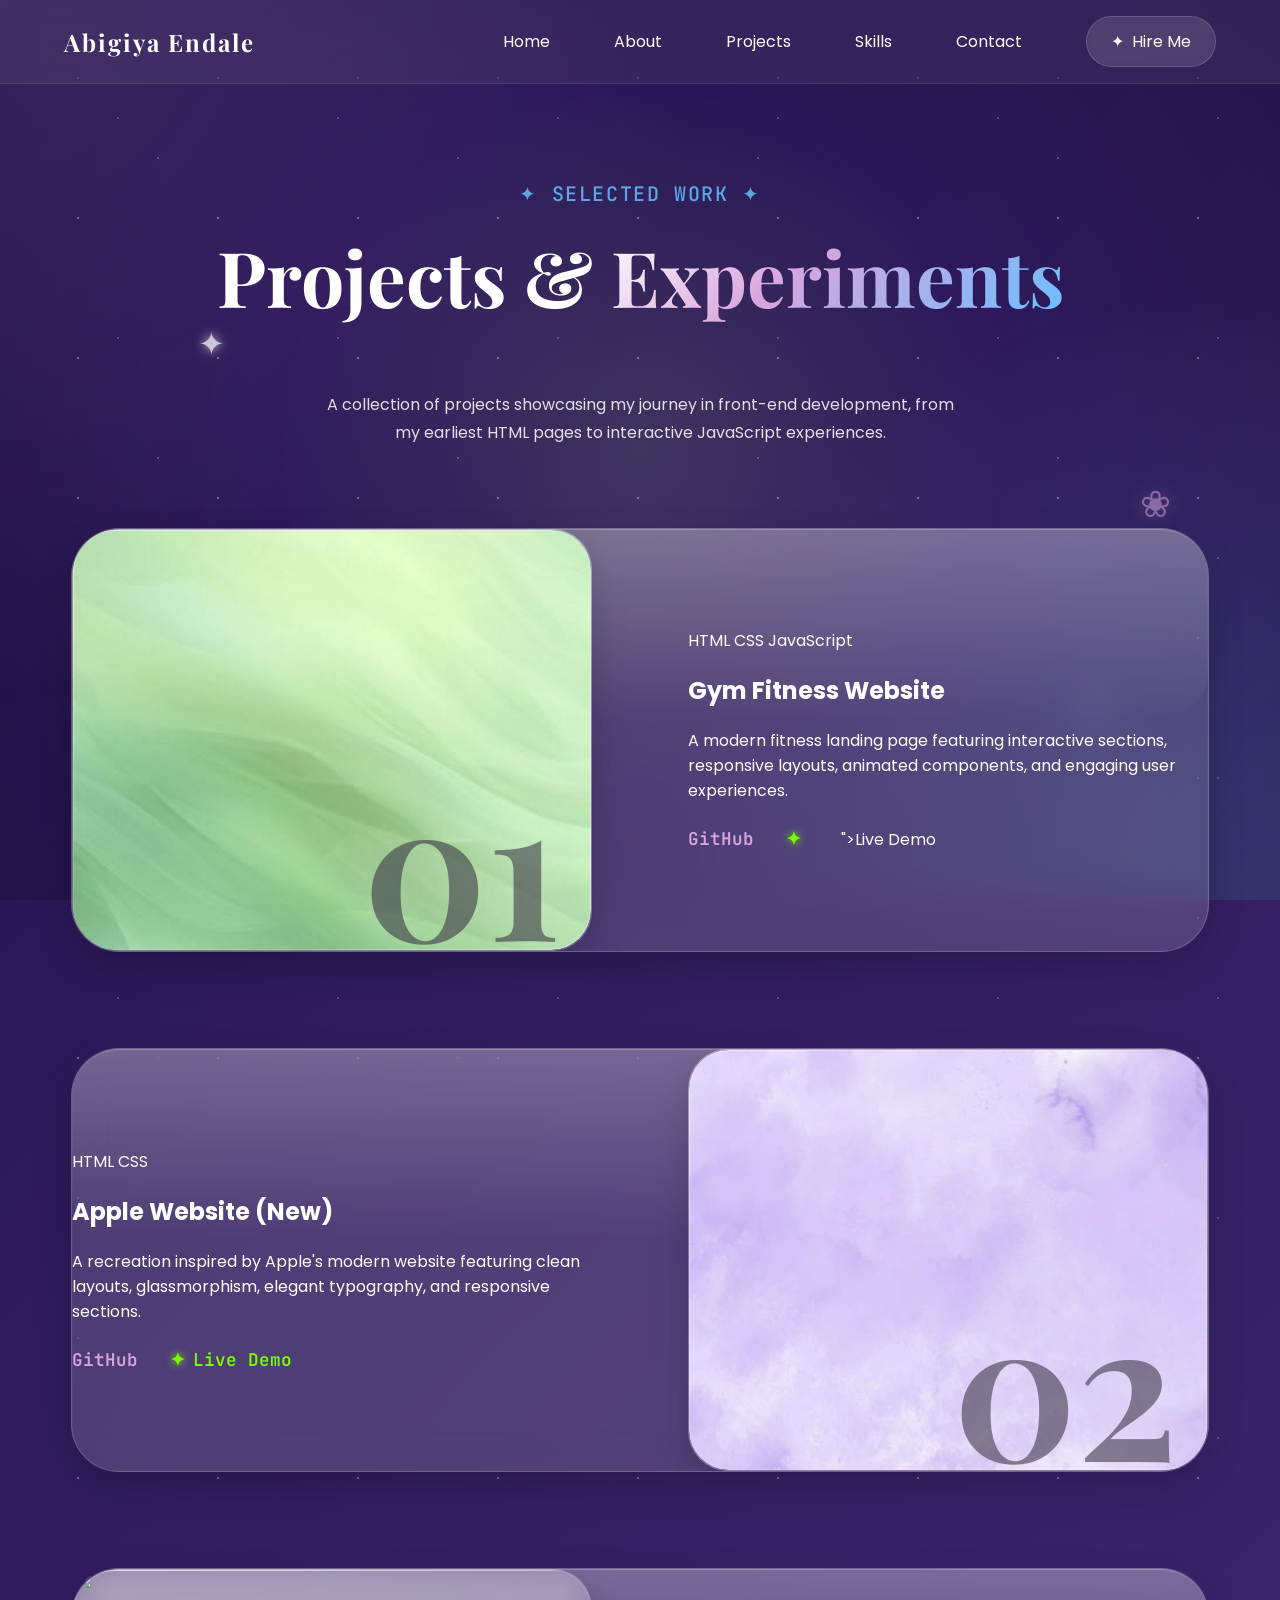
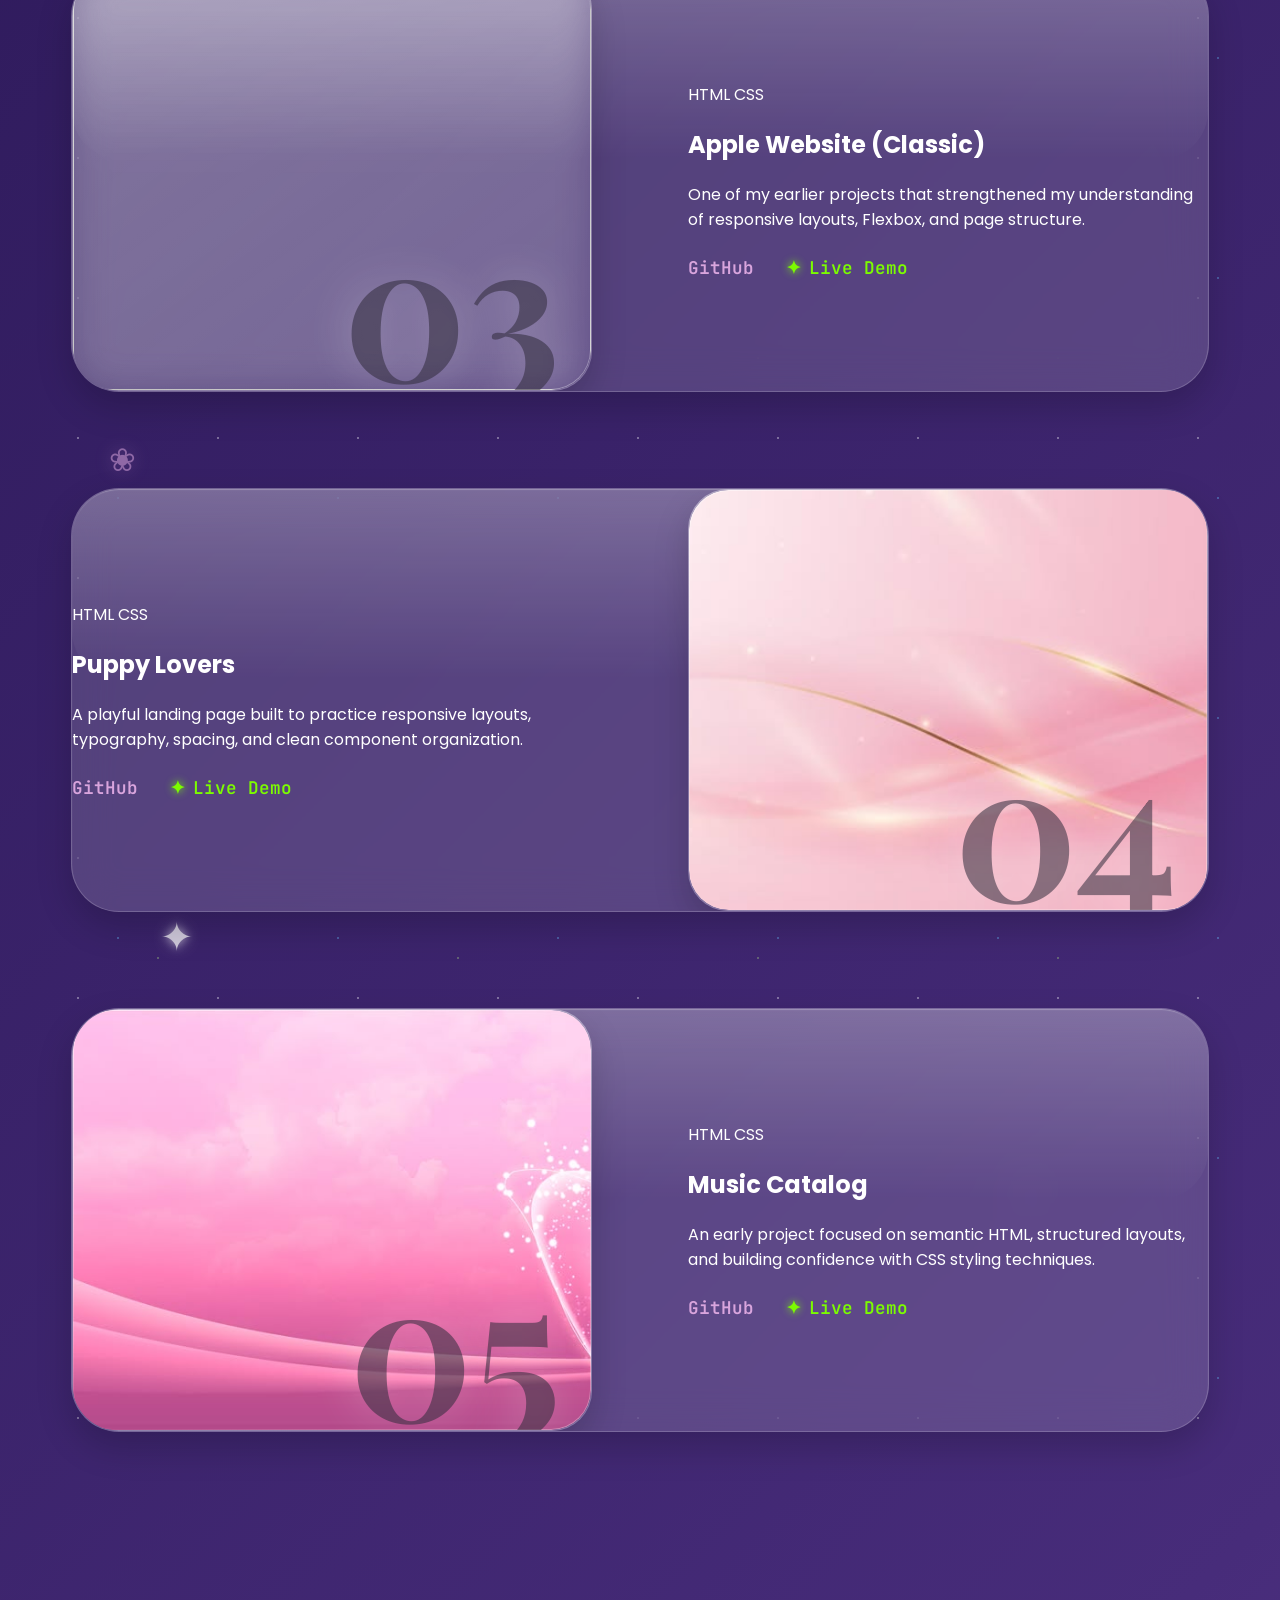
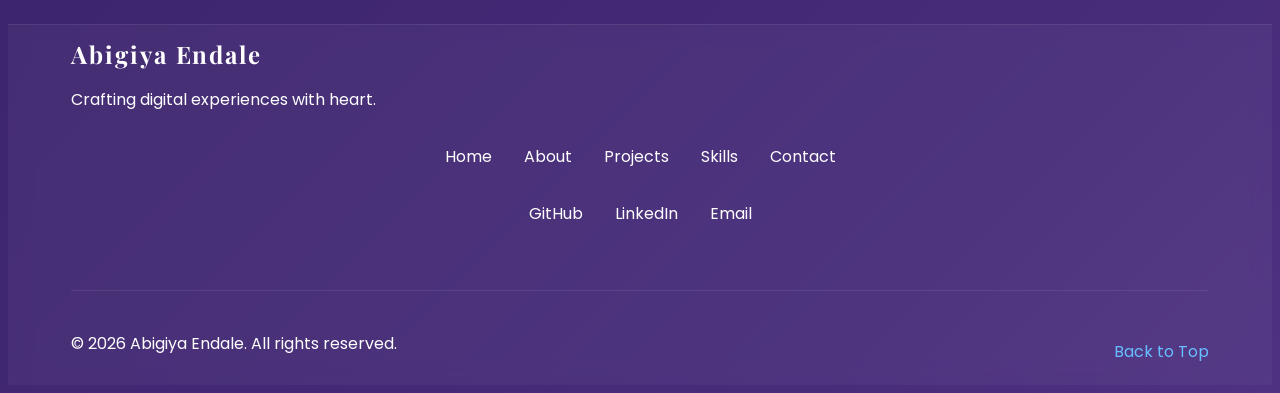
==== commit d408ef61: "improved" ====
--- a/projects.html
+++ b/projects.html
@@ -141,7 +141,12 @@
                     <article class="project-card glass-card">
 
                         <div class="project-preview gym-preview">
-                            <img src="assets/willowgreen.jpg" class="project-image">
+                            
+                                <img src="assets/willowgreen.jpg" class="project-image">
+                                
+                            
+                            
+                            
 
                             <div class="preview-dot"></div>
 
@@ -184,7 +189,7 @@
 
                                 <a href="https://github.com/Abby-End">GitHub</a>
 
-                                <a href="#">Live Demo</a>
+                                <a href="gym-fitness-website-gamma.vercel.app/"></a>">Live Demo</a>
 
                             </div>
 
@@ -238,7 +243,7 @@
 
                                 <a href="https://github.com/Abby-End">GitHub</a>
 
-                                <a href="#">Live Demo</a>
+                                <a href="https://new-apple-website-blush.vercel.app/">Live Demo</a>
 
                             </div>
 
@@ -292,7 +297,7 @@
 
                                 <a href="https://github.com/Abby-End">GitHub</a>
 
-                                <a href="#">Live Demo</a>
+                                <a href="https://old-apple-wbsite.vercel.app/">Live Demo</a>
 
                             </div>
 
@@ -346,7 +351,7 @@
 
                                 <a href="https://github.com/Abby-End">GitHub</a>
 
-                                <a href="#">Live Demo</a>
+                                <a href="https://puppy-lovers-page-three.vercel.app/">Live Demo</a>
 
                             </div>
 
@@ -400,7 +405,7 @@
 
                                 <a href="https://github.com/Abby-End">GitHub</a>
 
-                                <a href="#">Live Demo</a>
+                                <a href="https://music-catalog-gamma.vercel.app/">Live Demo</a>
 
                             </div>
 
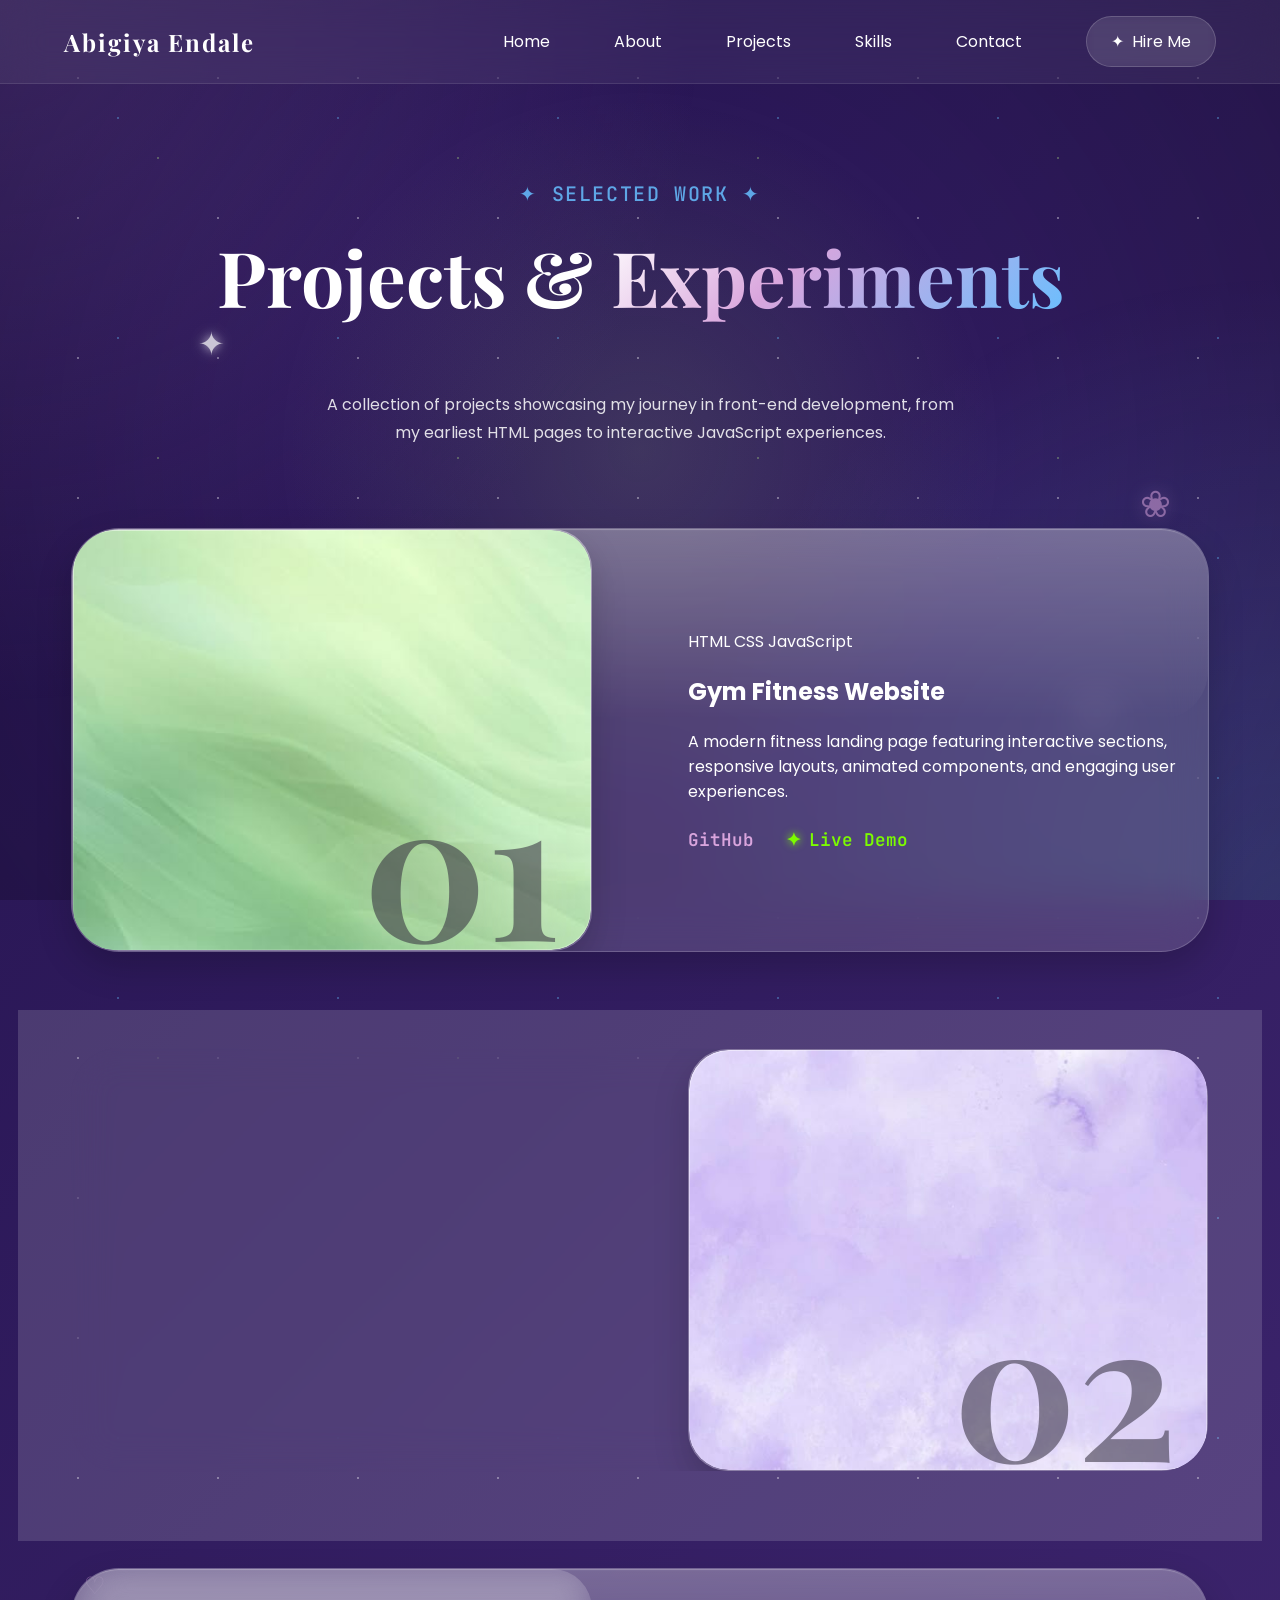
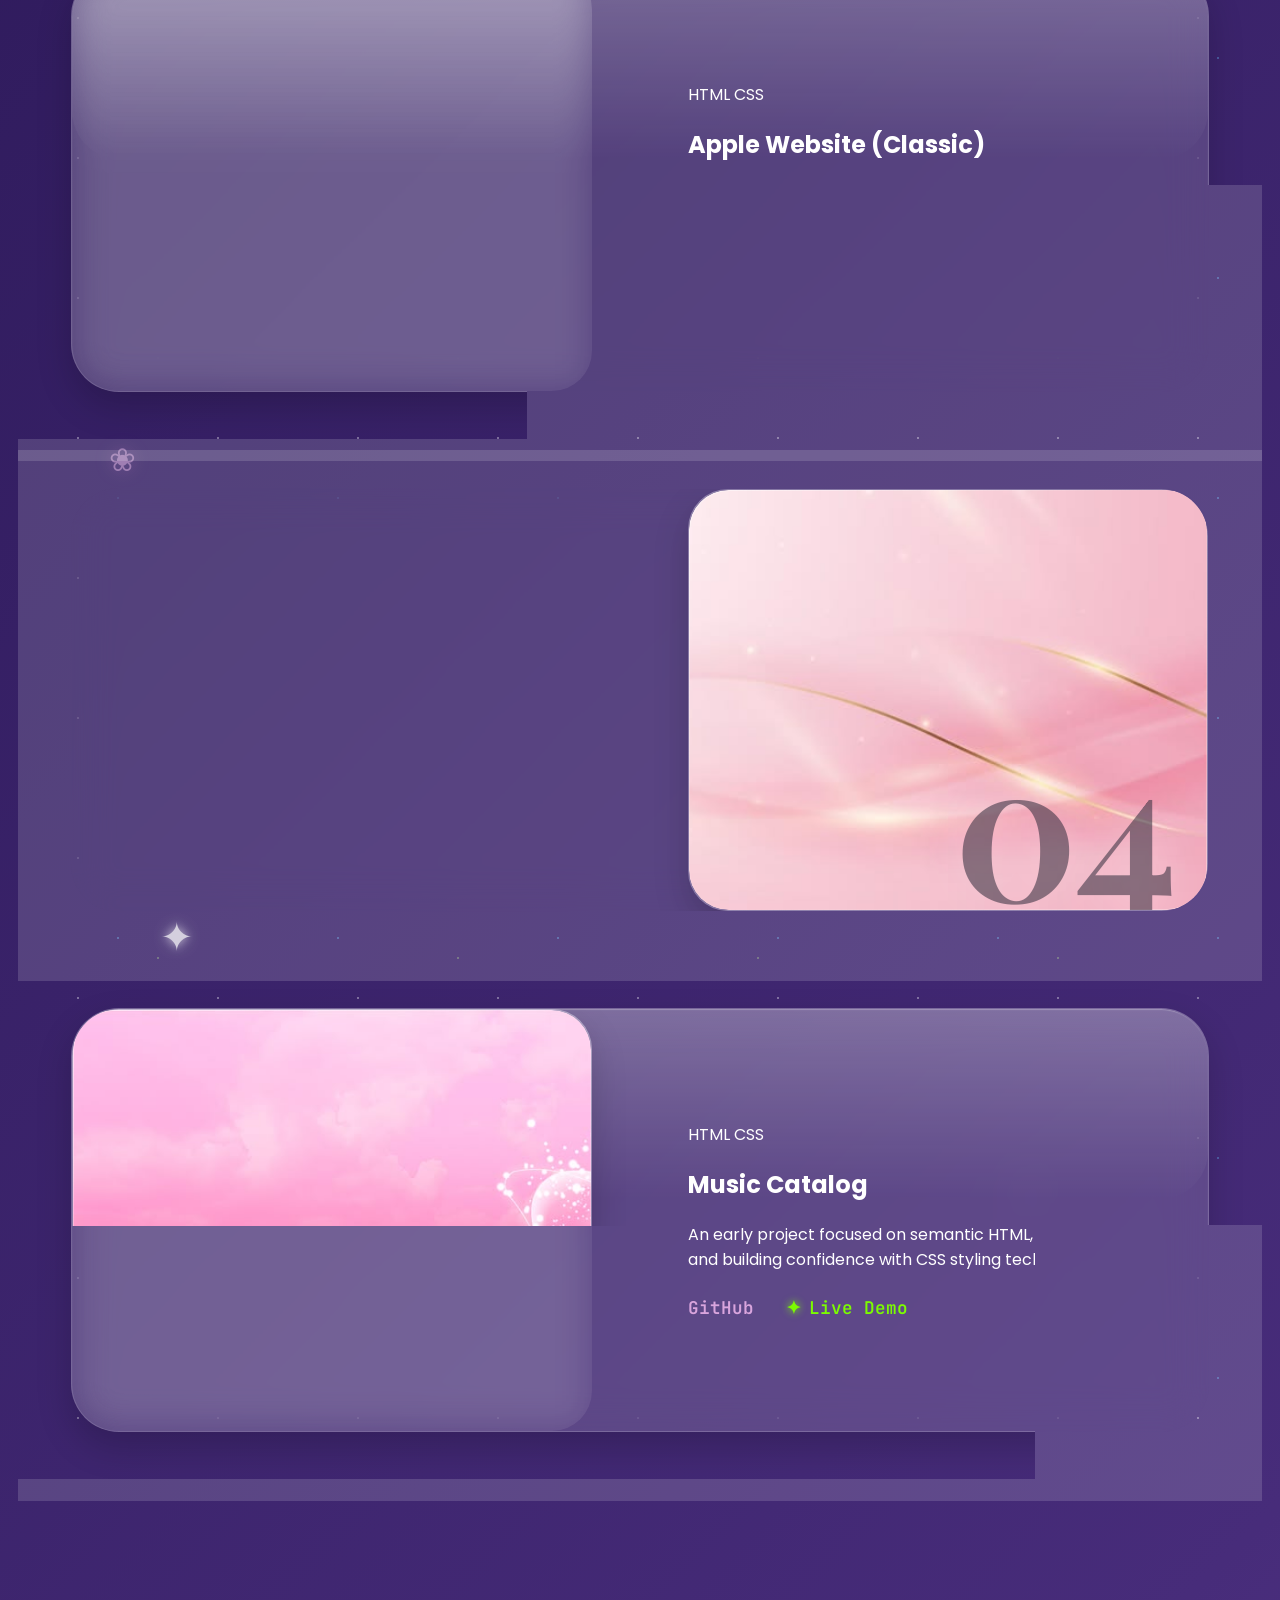
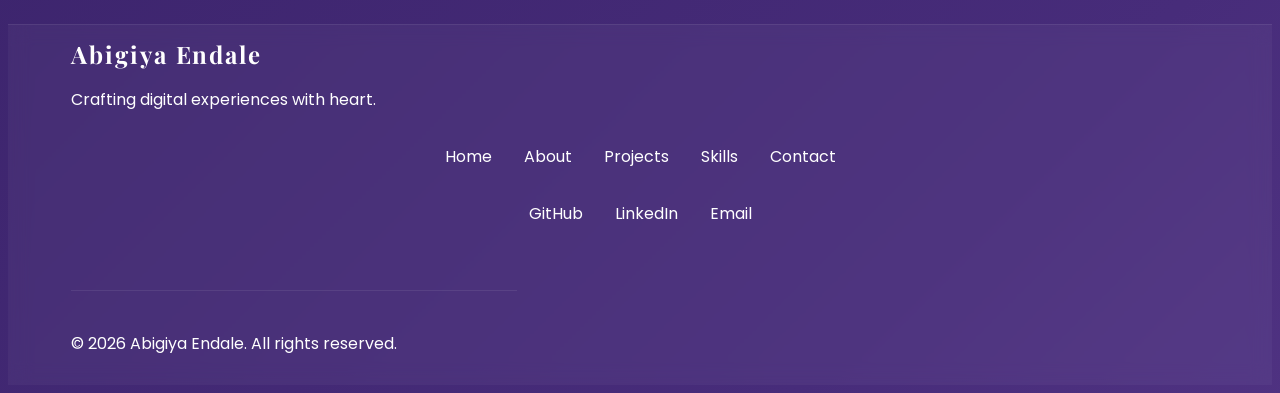
==== commit 86e407b8: "Final" ====
--- a/projects.html
+++ b/projects.html
@@ -189,7 +189,7 @@
 
                                 <a href="https://github.com/Abby-End">GitHub</a>
 
-                                <a href="gym-fitness-website-gamma.vercel.app/"></a>">Live Demo</a>
+                                <a href="gym-fitness-website-gamma.vercel.app/">Live Demo</a>
 
                             </div>
 
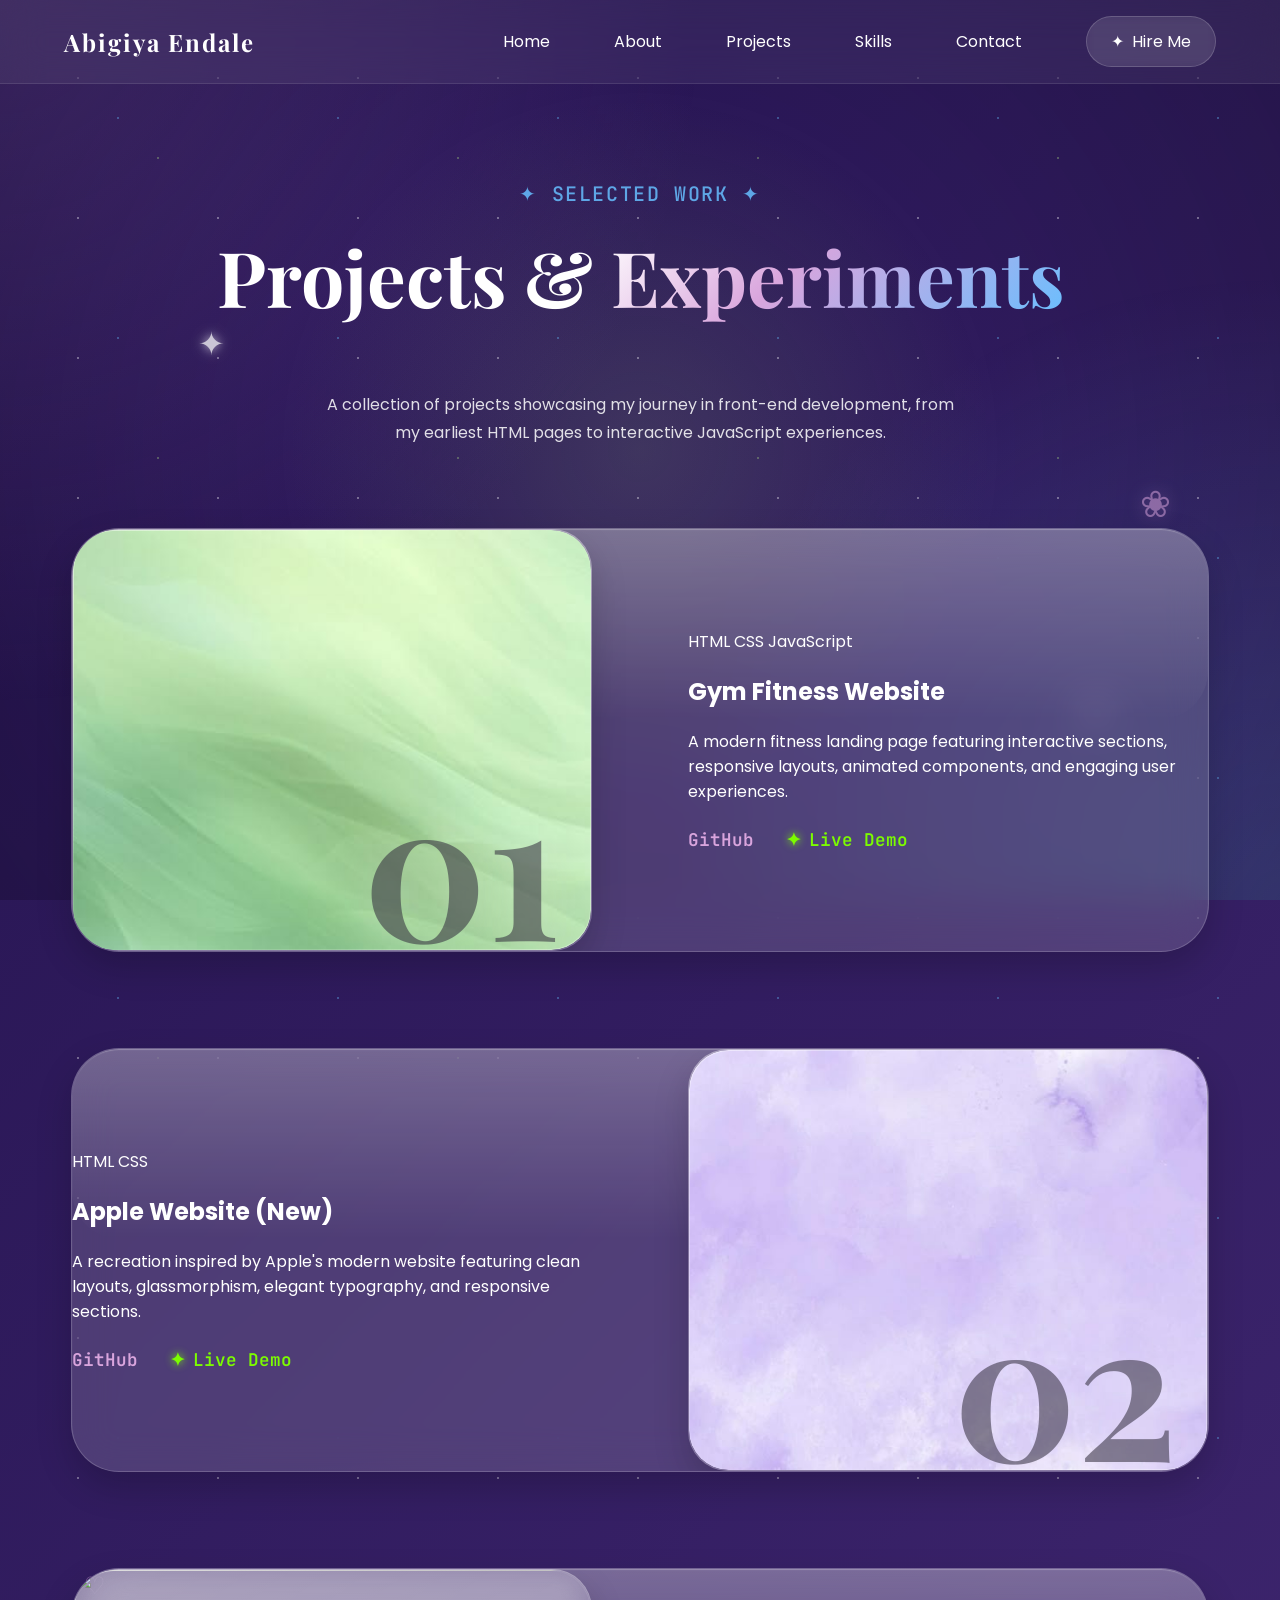
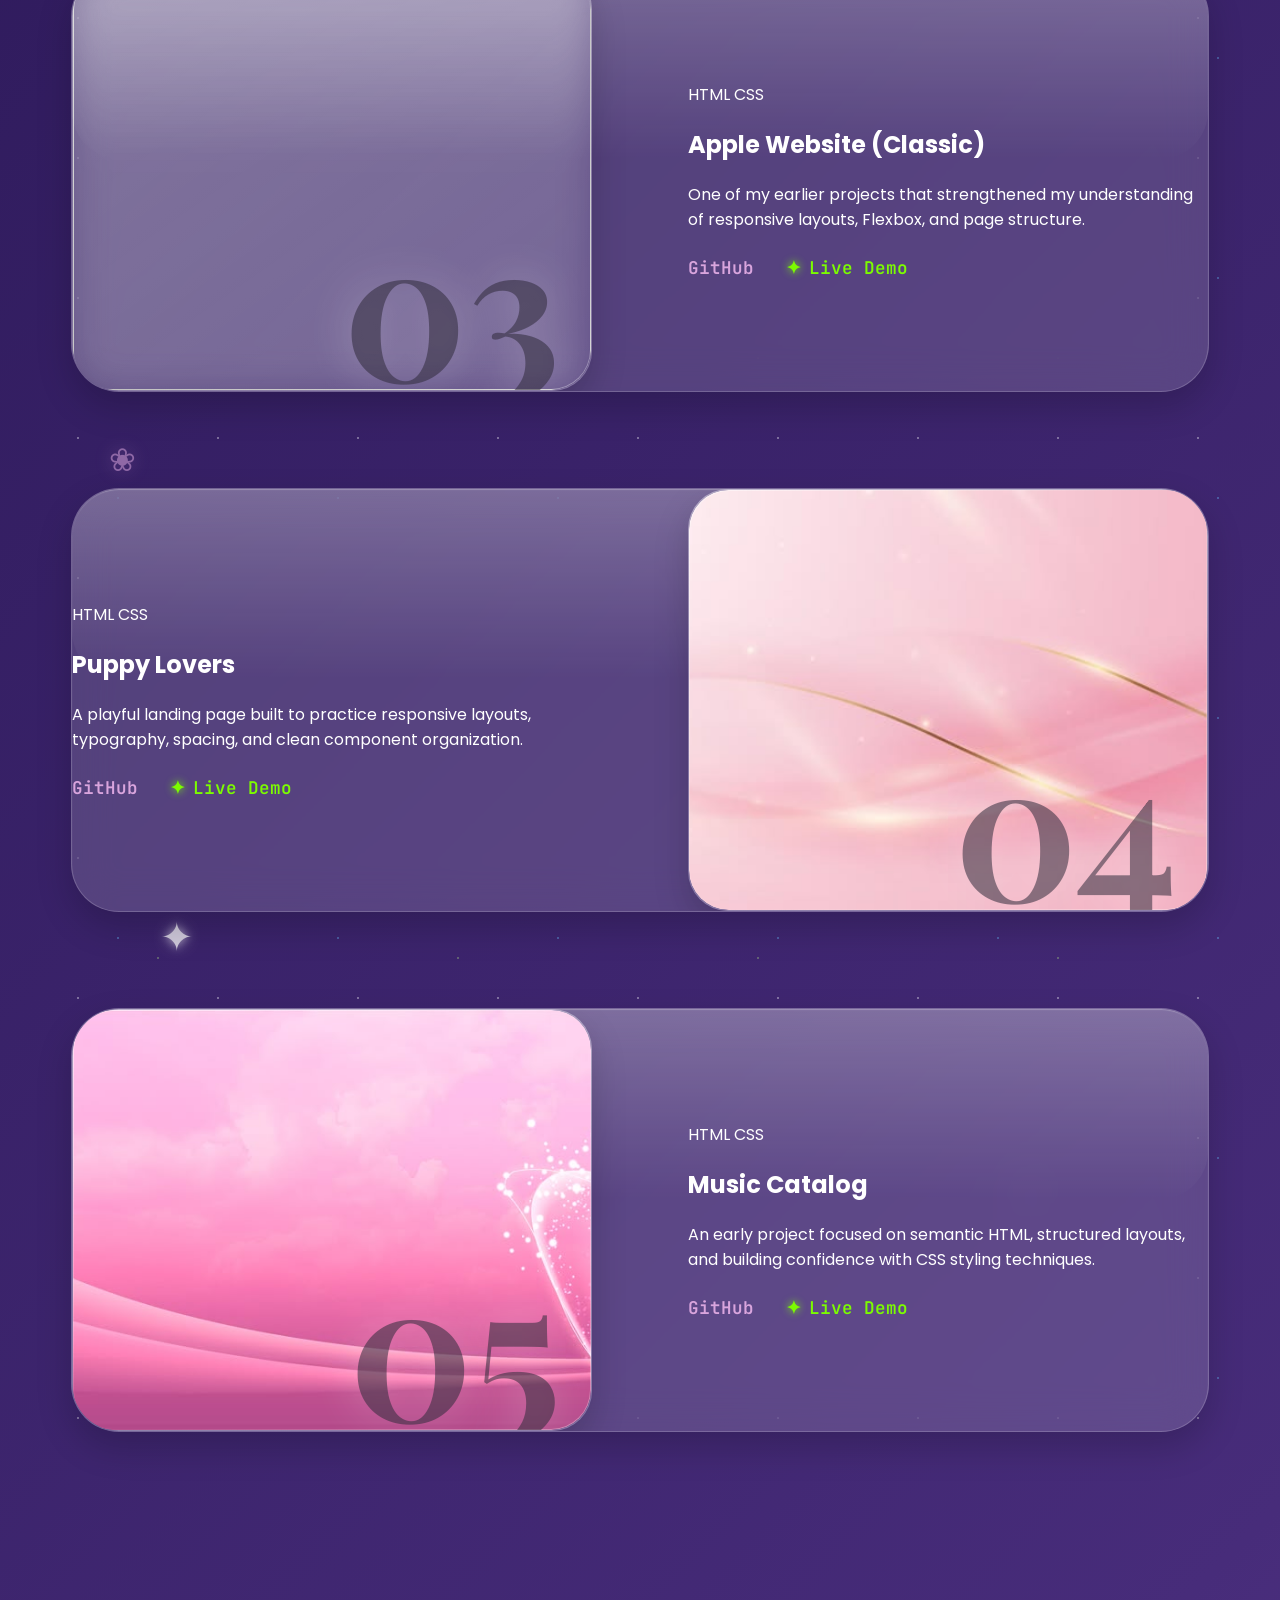
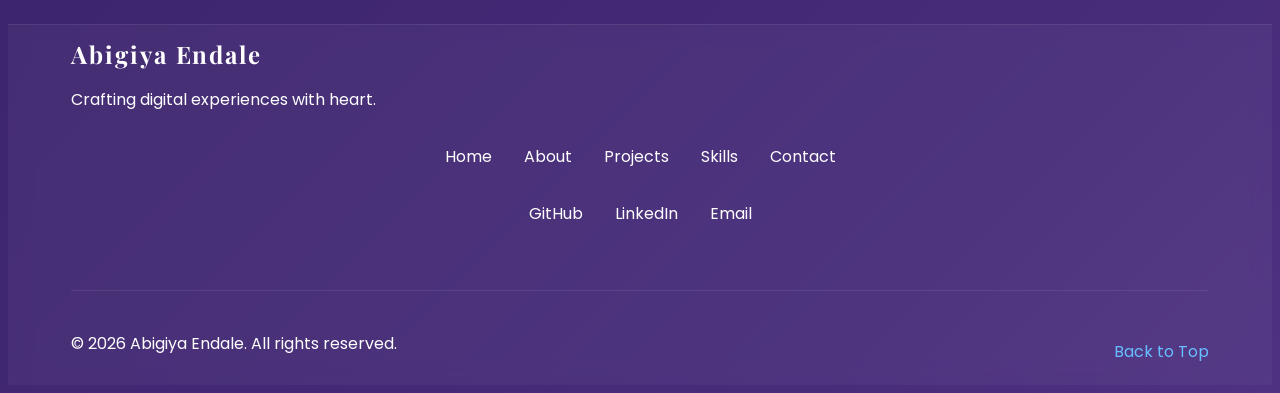
==== commit 0fe681fd: "Fixed projects links" ====
--- a/projects.html
+++ b/projects.html
@@ -189,7 +189,7 @@
 
                                 <a href="https://github.com/Abby-End">GitHub</a>
 
-                                <a href="gym-fitness-website-gamma.vercel.app/">Live Demo</a>
+                                <a href="https://vercel.com/abby-dev/gym-fitness-website/6ffD4dcwUaxmB49mkydKWaUocQwA">Live Demo</a>
 
                             </div>
 
@@ -297,7 +297,7 @@
 
                                 <a href="https://github.com/Abby-End">GitHub</a>
 
-                                <a href="https://old-apple-wbsite.vercel.app/">Live Demo</a>
+                                <a href="https://vercel.com/abby-dev/old-apple-wbsite-gb7p/7XrwegZUFtjJvPdDwE1VSFHVHAWV">Live Demo</a>
 
                             </div>
 
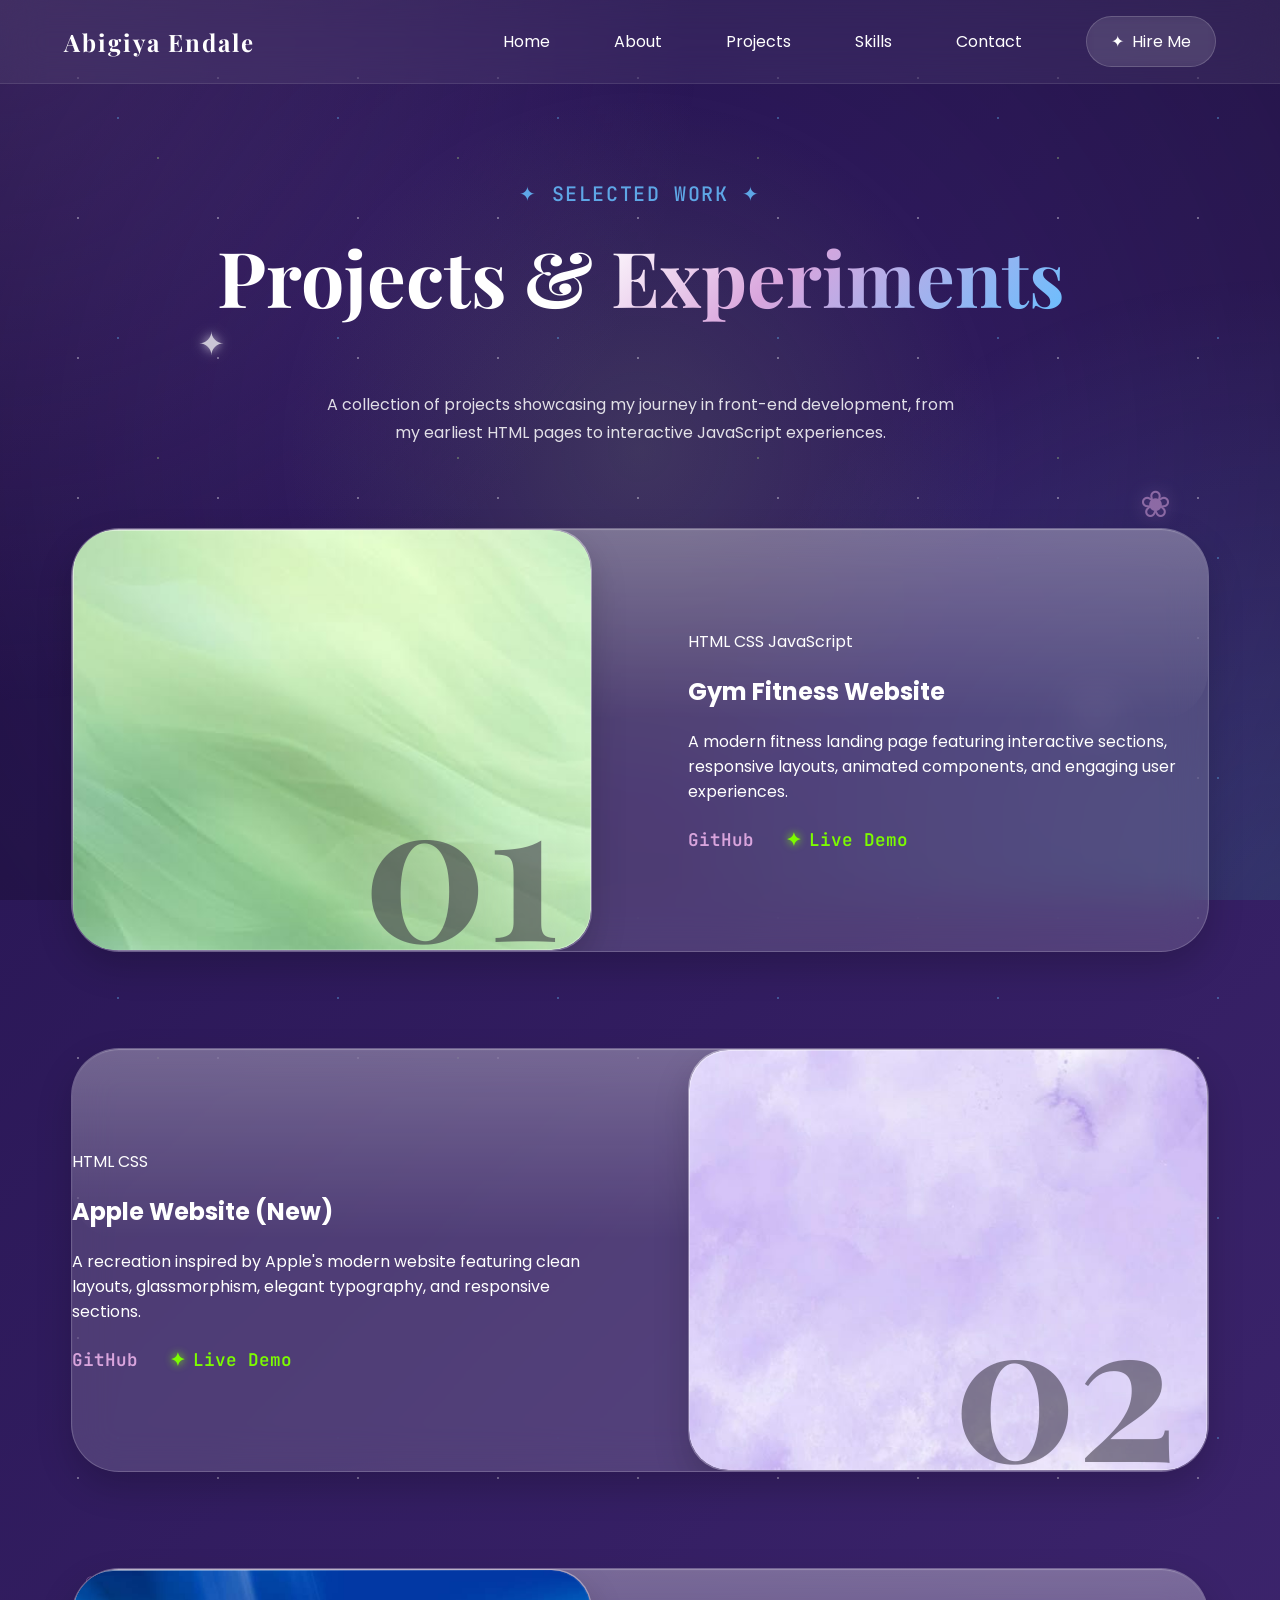
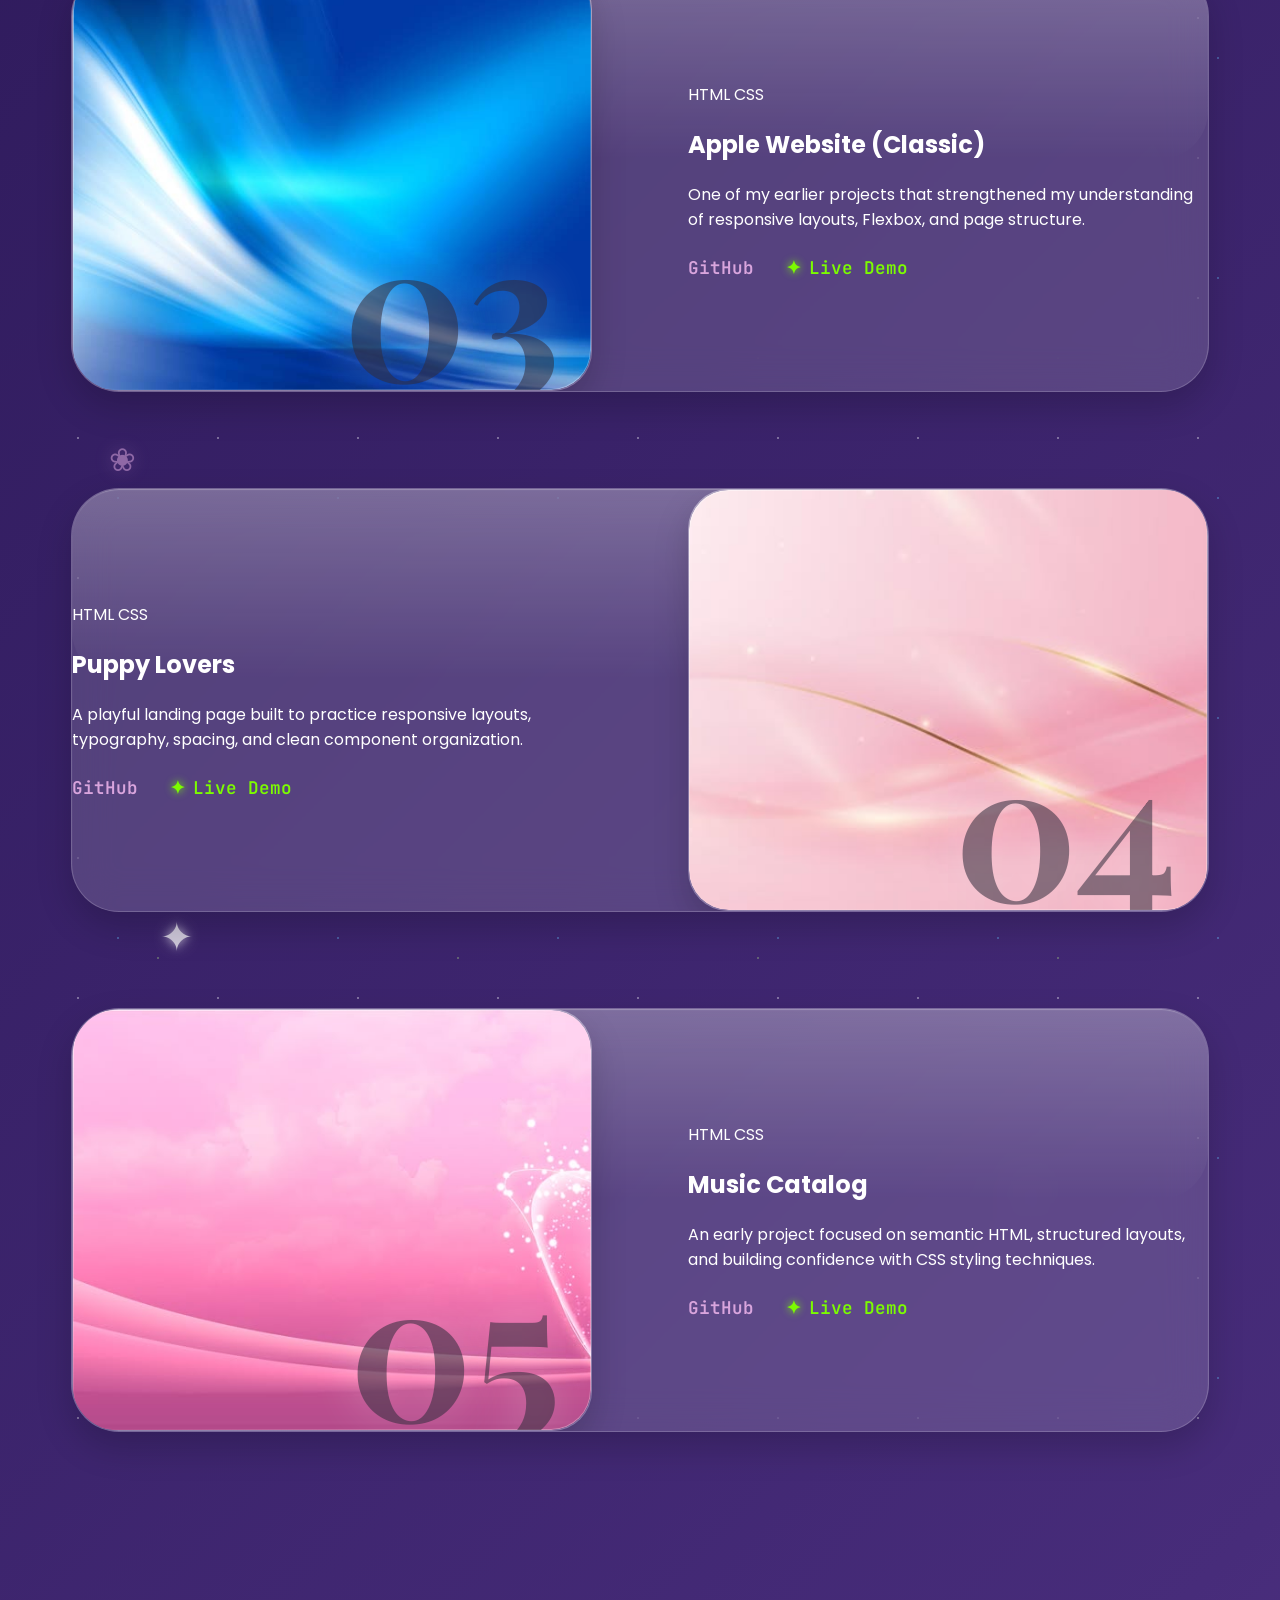
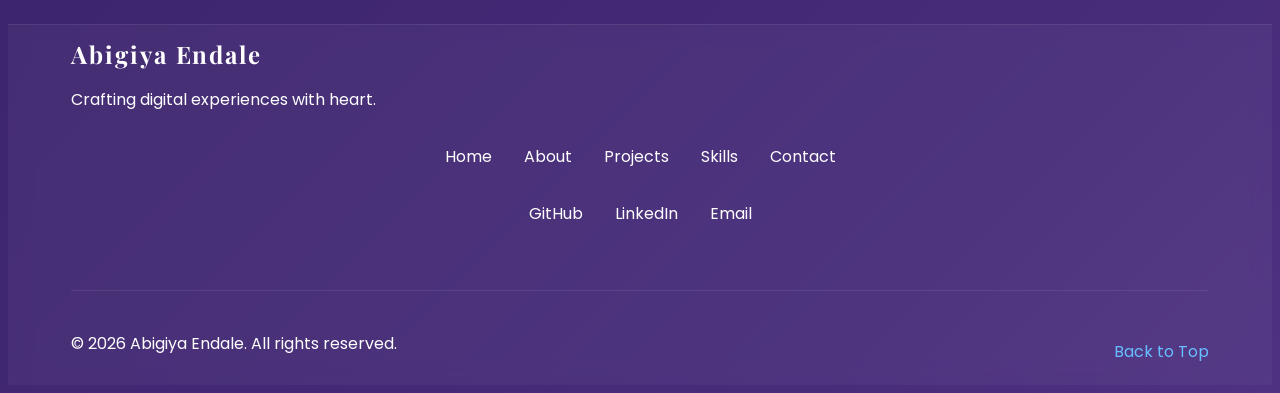
==== commit c3e75cb1: "Links" ====
--- a/projects.html
+++ b/projects.html
@@ -189,7 +189,7 @@
 
                                 <a href="https://github.com/Abby-End">GitHub</a>
 
-                                <a href="https://vercel.com/abby-dev/gym-fitness-website/6ffD4dcwUaxmB49mkydKWaUocQwA">Live Demo</a>
+                                <a href="https://gym-fitness-website-ddbytj086-abby-dev.vercel.app/">Live Demo</a>
 
                             </div>
 
@@ -297,7 +297,7 @@
 
                                 <a href="https://github.com/Abby-End">GitHub</a>
 
-                                <a href="https://vercel.com/abby-dev/old-apple-wbsite-gb7p/7XrwegZUFtjJvPdDwE1VSFHVHAWV">Live Demo</a>
+                                <a href="https://old-apple-wbsite-gb7p-4l5gkv9ue-abby-dev.vercel.app/">Live Demo</a>
 
                             </div>
 
@@ -405,7 +405,7 @@
 
                                 <a href="https://github.com/Abby-End">GitHub</a>
 
-                                <a href="https://music-catalog-gamma.vercel.app/">Live Demo</a>
+                                <a href="https://music-catalog-r36juym61-abby-dev.vercel.app/">Live Demo</a>
 
                             </div>
 
